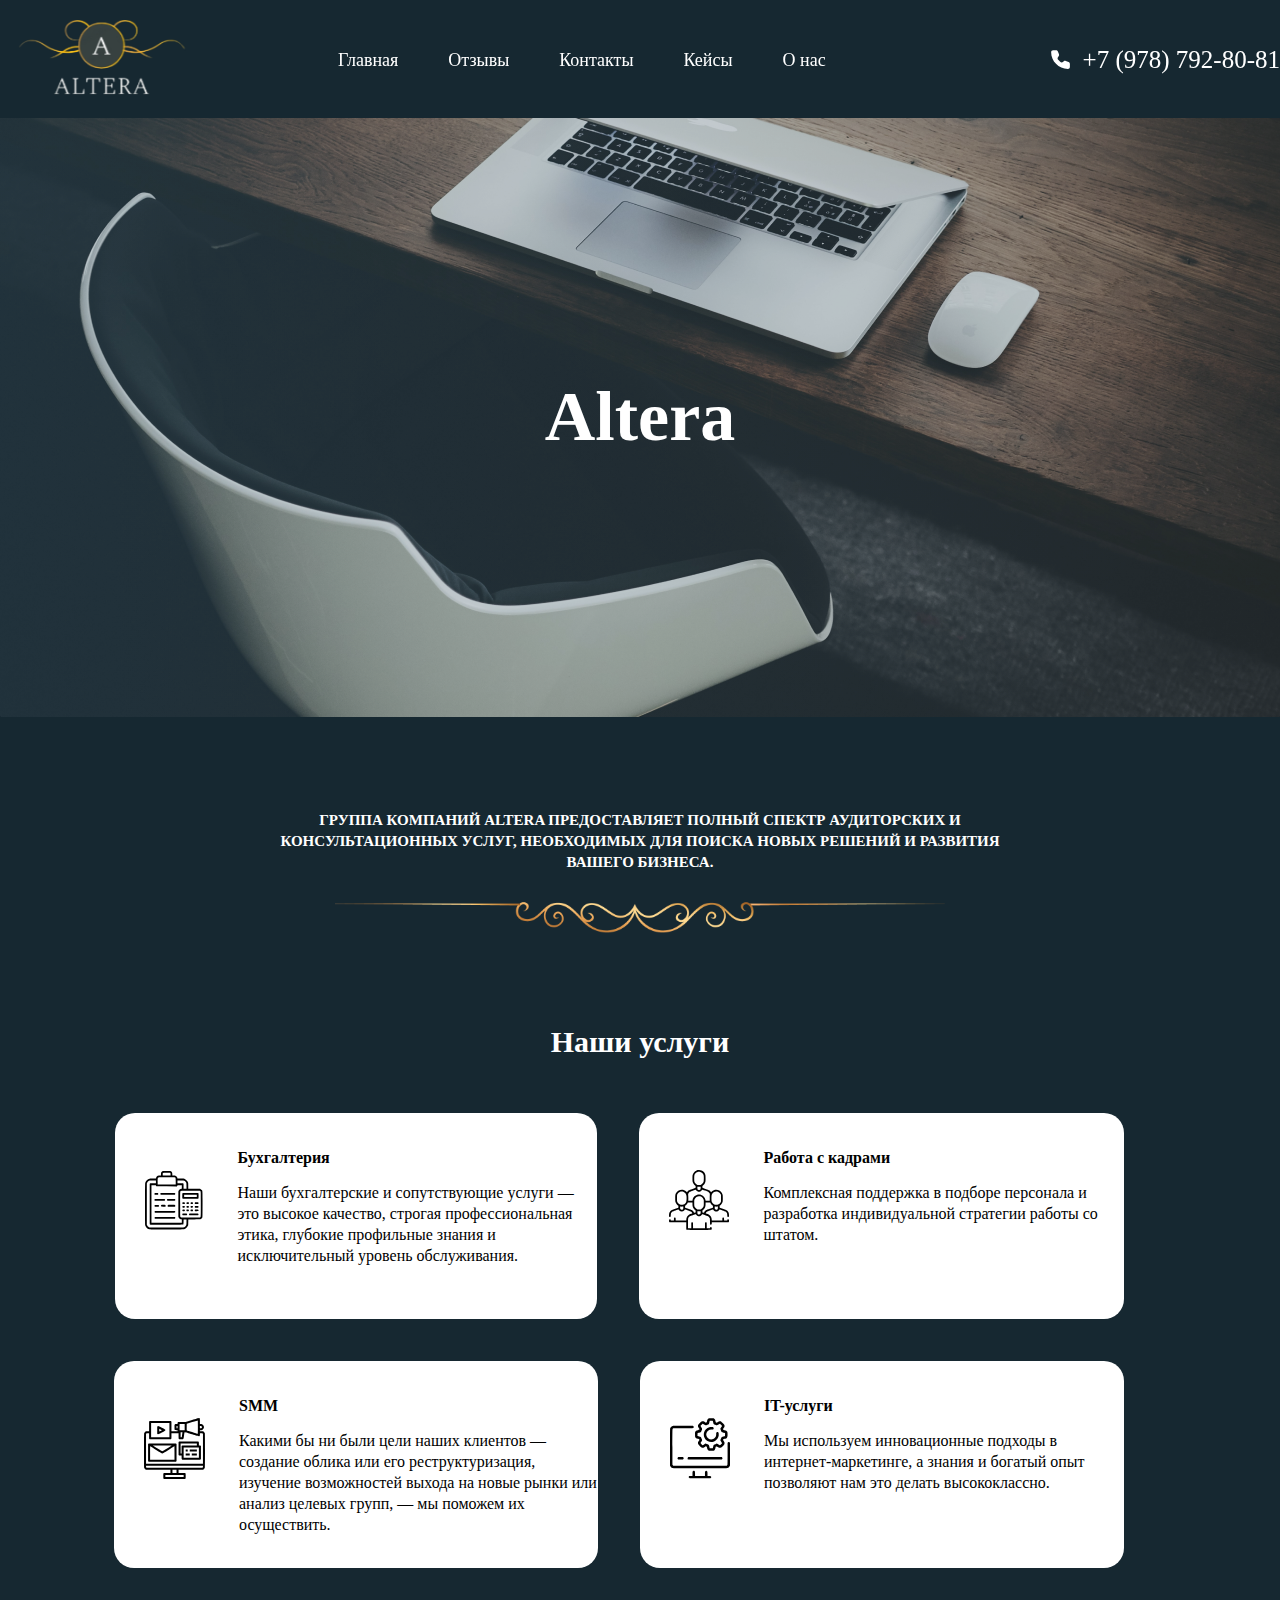
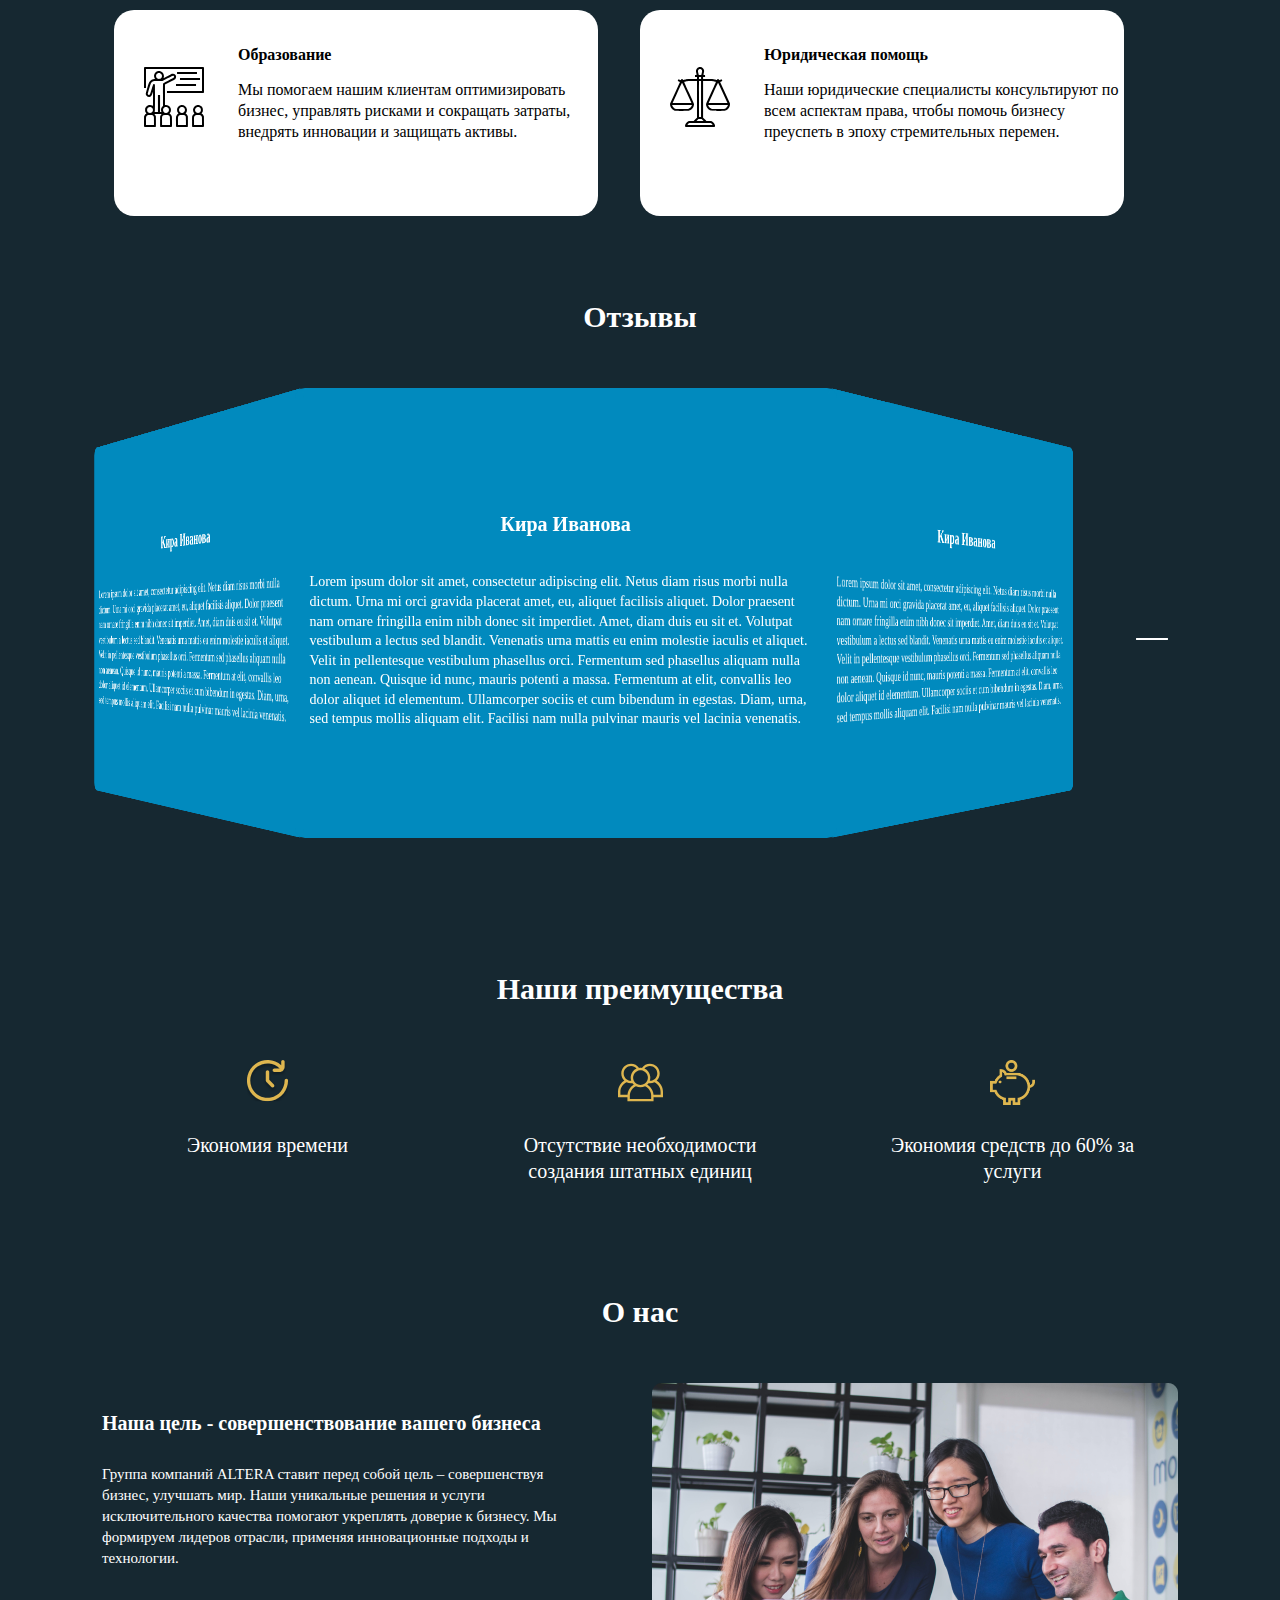
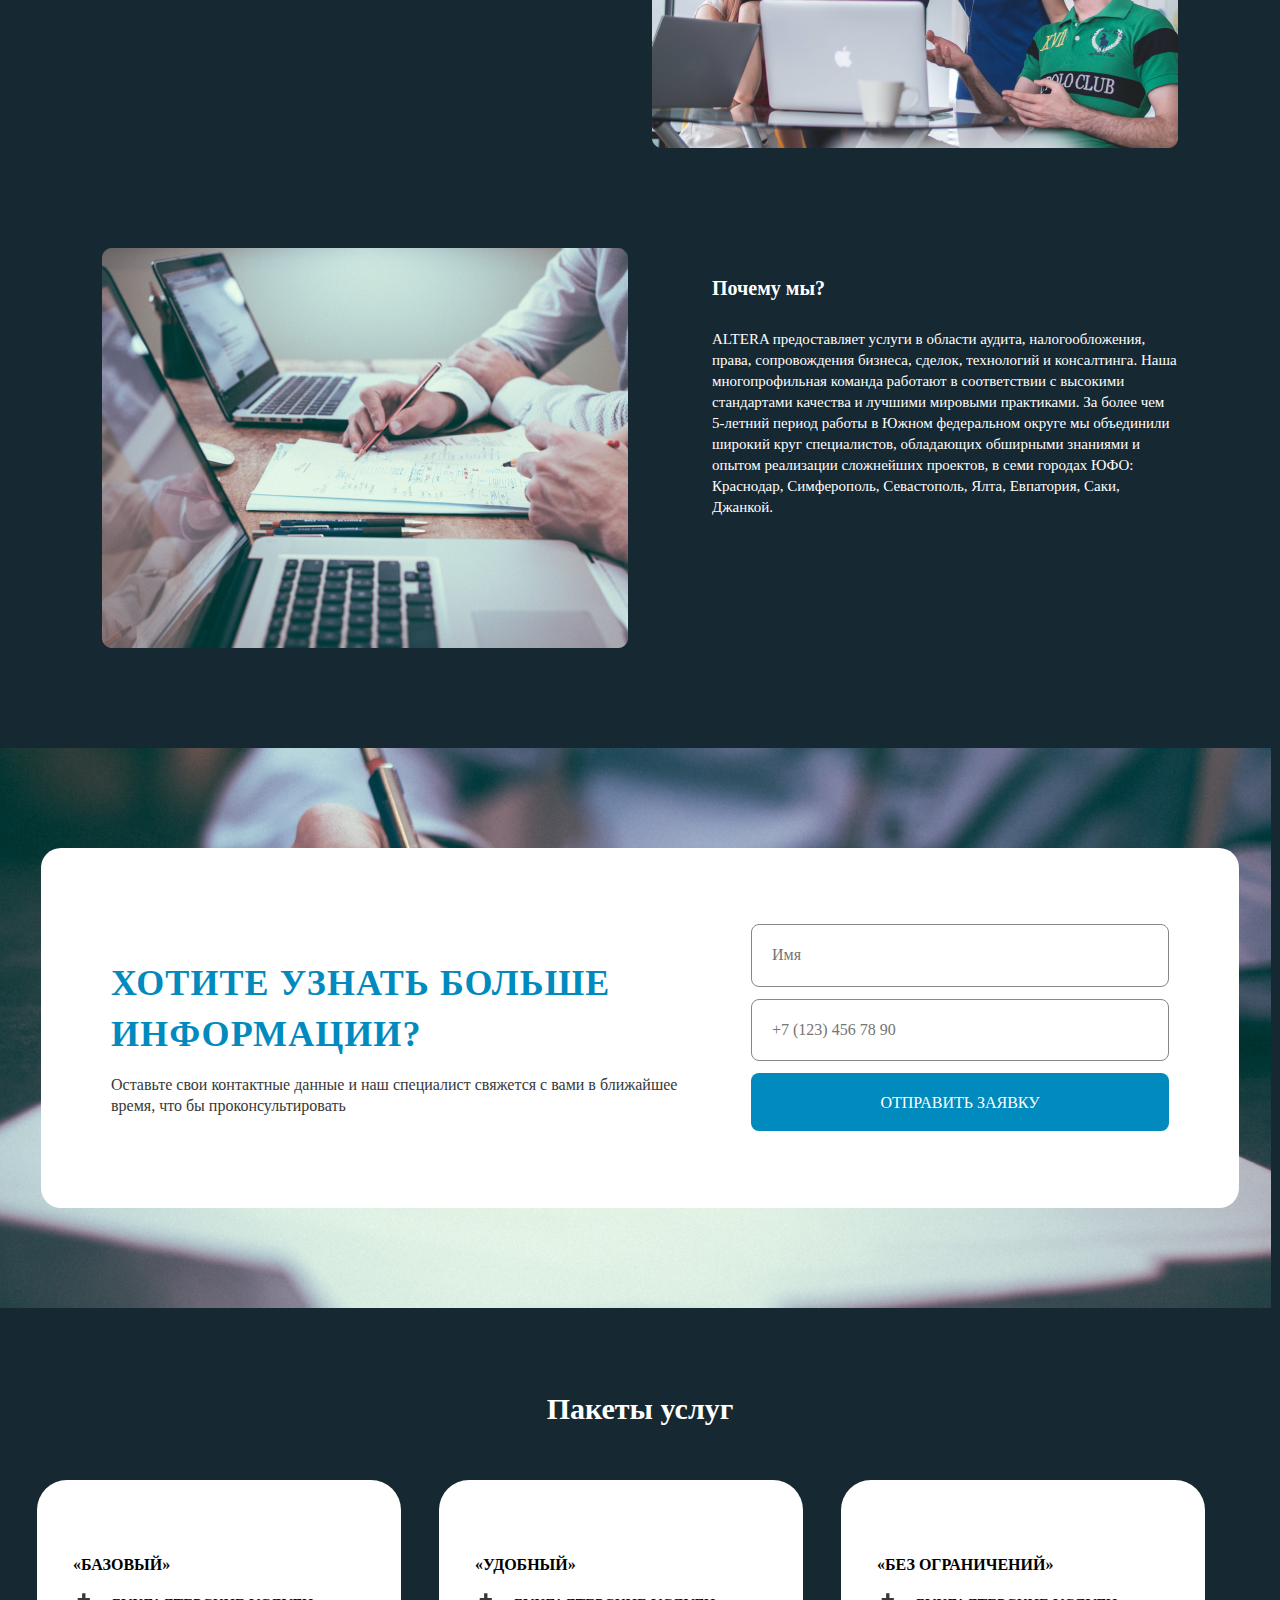
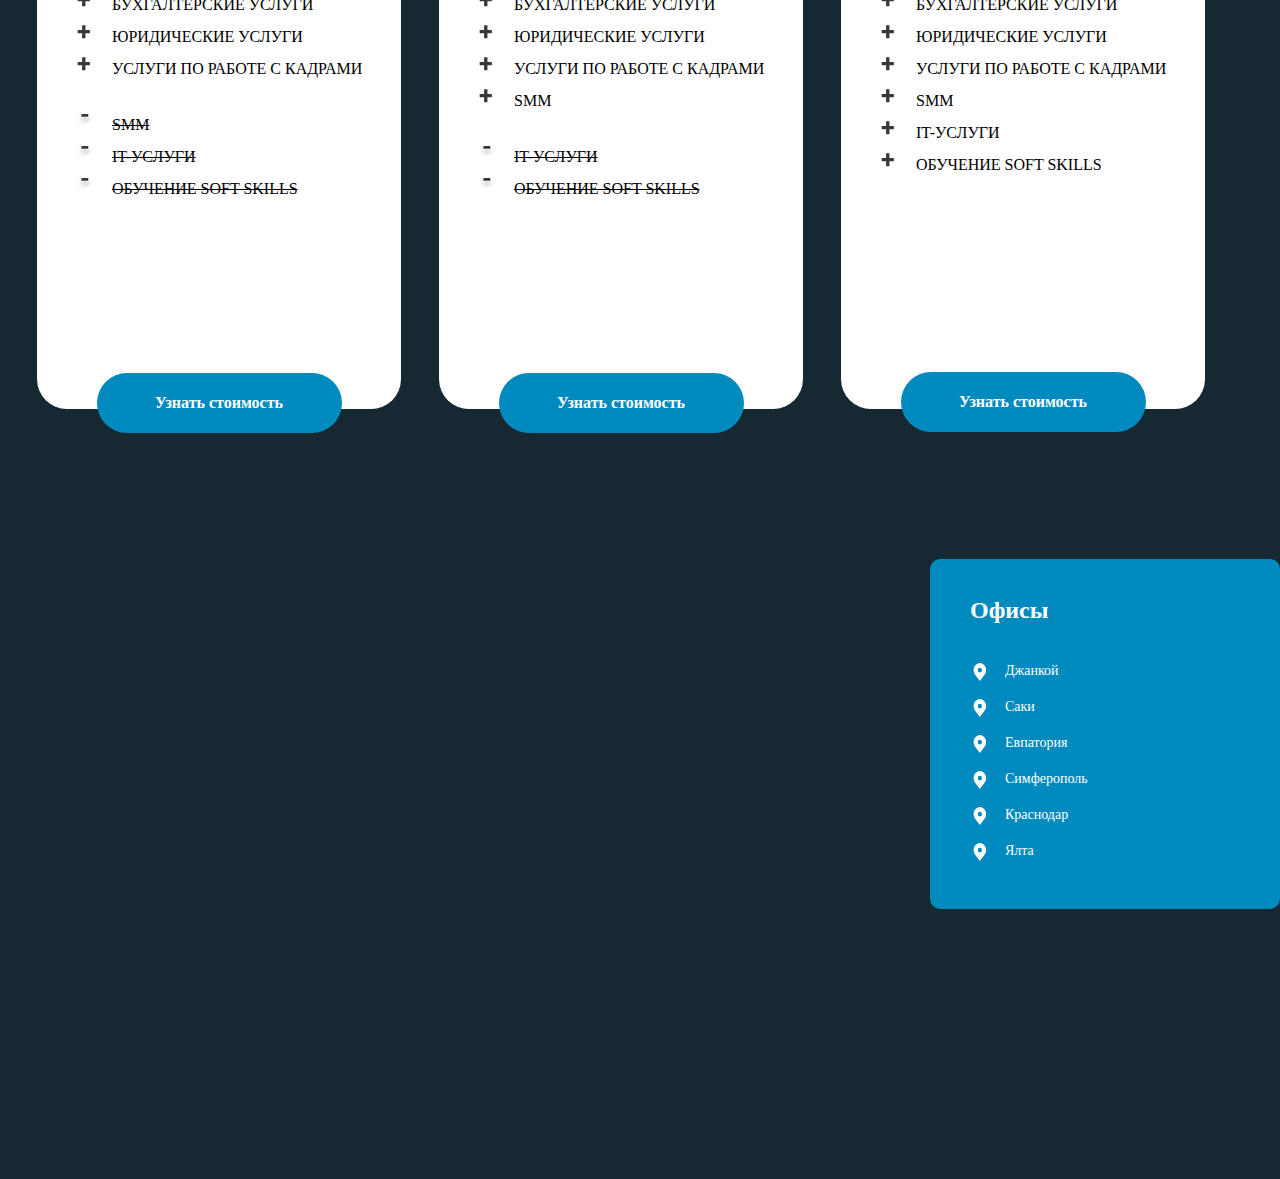
==== index.html @ fb7a483c "Первый вариант" ====
<!DOCTYPE html>
<html lang="en">
<head>
    <meta charset="UTF-8">
    <meta http-equiv="X-UA-Compatible" content="IE=edge">
    <meta name="viewport" content="width=device-width, initial-scale=1.0">
    <link rel="stylesheet" href="./main.css">
    <title>ALTERA</title>
    <script src="https://api-maps.yandex.ru/2.1/?lang=ru_RU&amp;apikey=527dba64-6b36-4109-9def-c7e2dbe78faf" type="text/javascript"></script>
</head>
<body class="page">


    <main class="main">
        <header class="header">
            <img src="./img/logo.png" alt="Логотип АЛЬТЕРА" class="header__logo">
            <nav class="header__menu">
                <a class="header__menu-items" href="#main">Главная</a>
                <a class="header__menu-items" href="#feedback">Отзывы</a>
                <a class="header__menu-items" href="#contact">Контакты</a>
                <a class="header__menu-items" href="#">Кейсы</a>
                <a class="header__menu-items" href="#about">О нас</a>
            </nav>
            <ul class="header__nums">
                
                <img src="./img/phone.svg" alt="" class="header__icon">
                <li class="header__num">+7 (978) 792-80-81</li>
                <!--li class="header__num header__num-name">Владислав</li-->
            </ul>
            <!--a class="header__enroll">Записаться на консультацию</a-->
        </header>
        <section class="main__img" id="main">
            <!--img src="./img/first-screen.png" alt="Главная картинка АЛЬТЕРА" class="img"-->
            <h3 class="main__altera">Altera</h3>
        </section>
        <section class="main__text">
            <p class="main__about">ГРУППА КОМПАНИЙ ALTERA ПРЕДОСТАВЛЯЕТ ПОЛНЫЙ СПЕКТР АУДИТОРСКИХ И КОНСУЛЬТАЦИОННЫХ УСЛУГ, НЕОБХОДИМЫХ ДЛЯ ПОИСКА НОВЫХ РЕШЕНИЙ И РАЗВИТИЯ ВАШЕГО БИЗНЕСА.</p>
            <img src="./img/line.svg" alt="" class="main__line">
        </section>
        <section class="services">
            <h2 class="headers">Наши услуги</h2>
            <div class="services__items">
                <div class="services__item services__item-hover services__item-accounting">
                    <img src="./img/buhgalter.svg" alt="" class="services__img">
                    <div class="services__text">
                        <h4 class="services__heading">Бухгалтерия</h4>
                        <p class="services__main-text">Наши бухгалтерские и сопутствующие услуги — это высокое качество, строгая профессиональная этика, глубокие профильные знания и исключительный уровень обслуживания.</p>
                    </div>
                </div>
                <div class="services__item services__item-hover services__item-team">
                    <img src="./img/team.svg" alt="" class="services__img">
                    <div class="services__text">
                        <h4 class="services__heading">Работа с кадрами</h4>
                        <p class="services__main-text">Комплексная поддержка в подборе персонала и разработка индивидуальной стратегии работы со штатом.</p>
                    </div>
                </div>
                <div class="services__item services__item-hover services__item-smm">
                    <img src="./img/SMM.svg" alt="" class="services__img">
                    <div class="services__text">
                        <h4 class="services__heading">SMM</h4>
                        <p class="services__main-text">Какими бы ни были цели наших клиентов — создание облика или его реструктуризация, изучение возможностей выхода на новые рынки или анализ целевых групп, — мы поможем их осуществить.</p>
                    </div>
                </div>
                <div class="services__item services__item-hover services__item-it">
                    <img src="./img/IT.svg" alt="" class="services__img">
                    <div class="services__text">
                        <h4 class="services__heading">IT-услуги</h4>
                        <p class="services__main-text">Мы используем инновационные подходы в интернет-маркетинге, а знания и богатый опыт позволяют нам это делать высококлассно.</p>
                    </div>
                </div>
                <div class="services__item services__item-hover services__item-education">
                    <img src="./img/education.svg" alt="" class="services__img">
                    <div class="services__text">
                        <h4 class="services__heading">Образование</h4>
                        <p class="services__main-text">Мы помогаем нашим клиентам оптимизировать бизнес, управлять рисками и сокращать затраты, внедрять инновации и защищать активы.</p>
                    </div>
                </div>
                <div class="services__item services__item-hover services__item-justice">
                    <img src="./img/justice.svg" alt="" class="services__img">
                    <div class="services__text">
                        <h4 class="services__heading">Юридическая помощь</h4>
                        <p class="services__main-text">Наши юридические специалисты консультируют по всем аспектам права, чтобы помочь бизнесу преуспеть в эпоху стремительных перемен.</p>
                    </div>
                </div>
        </div>
        </section>
        <section class="feedback" id="feedback">
            <h2 class="headers">Отзывы</h2>
            <div class="carousel">
                <div class="arrow arrow-left"></div>
                    <div class="spinner">
                    <div class="feedback__item">
                        <h4 class="feedback__heading">Кира Иванова</h4>
                        <p class="feedback__text">Lorem ipsum dolor sit amet, consectetur adipiscing elit. Netus diam risus morbi nulla dictum. Urna mi orci gravida placerat amet, eu, aliquet facilisis aliquet. Dolor praesent nam ornare fringilla enim nibh donec sit imperdiet. Amet, diam duis eu sit et. Volutpat vestibulum a lectus sed blandit.
                            Venenatis urna mattis eu enim molestie iaculis et aliquet. Velit in pellentesque vestibulum phasellus orci. Fermentum sed phasellus aliquam nulla non aenean. Quisque id nunc, mauris potenti a massa. Fermentum at elit, convallis leo dolor aliquet id elementum. Ullamcorper sociis et cum bibendum in egestas. Diam, urna, sed tempus mollis aliquam elit. Facilisi nam nulla pulvinar mauris vel lacinia venenatis. </p>
                    </div>
                    <div class="feedback__item">
                        <h4 class="feedback__heading">Кира Иванова</h4>
                        <p class="feedback__text">Lorem ipsum dolor sit amet, consectetur adipiscing elit. Netus diam risus morbi nulla dictum. Urna mi orci gravida placerat amet, eu, aliquet facilisis aliquet. Dolor praesent nam ornare fringilla enim nibh donec sit imperdiet. Amet, diam duis eu sit et. Volutpat vestibulum a lectus sed blandit.
                            Venenatis urna mattis eu enim molestie iaculis et aliquet. Velit in pellentesque vestibulum phasellus orci. Fermentum sed phasellus aliquam nulla non aenean. Quisque id nunc, mauris potenti a massa. Fermentum at elit, convallis leo dolor aliquet id elementum. Ullamcorper sociis et cum bibendum in egestas. Diam, urna, sed tempus mollis aliquam elit. Facilisi nam nulla pulvinar mauris vel lacinia venenatis. </p>
                    </div>
                    <div class="feedback__item">
                        <h4 class="feedback__heading">Кира Иванова</h4>
                        <p class="feedback__text">Lorem ipsum dolor sit amet, consectetur adipiscing elit. Netus diam risus morbi nulla dictum. Urna mi orci gravida placerat amet, eu, aliquet facilisis aliquet. Dolor praesent nam ornare fringilla enim nibh donec sit imperdiet. Amet, diam duis eu sit et. Volutpat vestibulum a lectus sed blandit.
                            Venenatis urna mattis eu enim molestie iaculis et aliquet. Velit in pellentesque vestibulum phasellus orci. Fermentum sed phasellus aliquam nulla non aenean. Quisque id nunc, mauris potenti a massa. Fermentum at elit, convallis leo dolor aliquet id elementum. Ullamcorper sociis et cum bibendum in egestas. Diam, urna, sed tempus mollis aliquam elit. Facilisi nam nulla pulvinar mauris vel lacinia venenatis. </p>
                    </div>
                    <div class="feedback__item">
                        <h4 class="feedback__heading">Кира Иванова</h4>
                        <p class="feedback__text">Lorem ipsum dolor sit amet, consectetur adipiscing elit. Netus diam risus morbi nulla dictum. Urna mi orci gravida placerat amet, eu, aliquet facilisis aliquet. Dolor praesent nam ornare fringilla enim nibh donec sit imperdiet. Amet, diam duis eu sit et. Volutpat vestibulum a lectus sed blandit.
                            Venenatis urna mattis eu enim molestie iaculis et aliquet. Velit in pellentesque vestibulum phasellus orci. Fermentum sed phasellus aliquam nulla non aenean. Quisque id nunc, mauris potenti a massa. Fermentum at elit, convallis leo dolor aliquet id elementum. Ullamcorper sociis et cum bibendum in egestas. Diam, urna, sed tempus mollis aliquam elit. Facilisi nam nulla pulvinar mauris vel lacinia venenatis. </p>
                    </div>
                    <div class="feedback__item">
                        <h4 class="feedback__heading">Кира Иванова</h4>
                        <p class="feedback__text">Lorem ipsum dolor sit amet, consectetur adipiscing elit. Netus diam risus morbi nulla dictum. Urna mi orci gravida placerat amet, eu, aliquet facilisis aliquet. Dolor praesent nam ornare fringilla enim nibh donec sit imperdiet. Amet, diam duis eu sit et. Volutpat vestibulum a lectus sed blandit.
                            Venenatis urna mattis eu enim molestie iaculis et aliquet. Velit in pellentesque vestibulum phasellus orci. Fermentum sed phasellus aliquam nulla non aenean. Quisque id nunc, mauris potenti a massa. Fermentum at elit, convallis leo dolor aliquet id elementum. Ullamcorper sociis et cum bibendum in egestas. Diam, urna, sed tempus mollis aliquam elit. Facilisi nam nulla pulvinar mauris vel lacinia venenatis. </p>
                    </div>
                    <div class="feedback__item">
                        <h4 class="feedback__heading">Кира Иванова</h4>
                        <p class="feedback__text">Lorem ipsum dolor sit amet, consectetur adipiscing elit. Netus diam risus morbi nulla dictum. Urna mi orci gravida placerat amet, eu, aliquet facilisis aliquet. Dolor praesent nam ornare fringilla enim nibh donec sit imperdiet. Amet, diam duis eu sit et. Volutpat vestibulum a lectus sed blandit.
                            Venenatis urna mattis eu enim molestie iaculis et aliquet. Velit in pellentesque vestibulum phasellus orci. Fermentum sed phasellus aliquam nulla non aenean. Quisque id nunc, mauris potenti a massa. Fermentum at elit, convallis leo dolor aliquet id elementum. Ullamcorper sociis et cum bibendum in egestas. Diam, urna, sed tempus mollis aliquam elit. Facilisi nam nulla pulvinar mauris vel lacinia venenatis. </p>
                    </div>
                    <div class="feedback__item">
                        <h4 class="feedback__heading">Кира Иванова</h4>
                        <p class="feedback__text">Lorem ipsum dolor sit amet, consectetur adipiscing elit. Netus diam risus morbi nulla dictum. Urna mi orci gravida placerat amet, eu, aliquet facilisis aliquet. Dolor praesent nam ornare fringilla enim nibh donec sit imperdiet. Amet, diam duis eu sit et. Volutpat vestibulum a lectus sed blandit.
                            Venenatis urna mattis eu enim molestie iaculis et aliquet. Velit in pellentesque vestibulum phasellus orci. Fermentum sed phasellus aliquam nulla non aenean. Quisque id nunc, mauris potenti a massa. Fermentum at elit, convallis leo dolor aliquet id elementum. Ullamcorper sociis et cum bibendum in egestas. Diam, urna, sed tempus mollis aliquam elit. Facilisi nam nulla pulvinar mauris vel lacinia venenatis. </p>
                    </div>
                    <div class="feedback__item">
                        <h4 class="feedback__heading">Кира Иванова</h4>
                        <p class="feedback__text">Lorem ipsum dolor sit amet, consectetur adipiscing elit. Netus diam risus morbi nulla dictum. Urna mi orci gravida placerat amet, eu, aliquet facilisis aliquet. Dolor praesent nam ornare fringilla enim nibh donec sit imperdiet. Amet, diam duis eu sit et. Volutpat vestibulum a lectus sed blandit.
                            Venenatis urna mattis eu enim molestie iaculis et aliquet. Velit in pellentesque vestibulum phasellus orci. Fermentum sed phasellus aliquam nulla non aenean. Quisque id nunc, mauris potenti a massa. Fermentum at elit, convallis leo dolor aliquet id elementum. Ullamcorper sociis et cum bibendum in egestas. Diam, urna, sed tempus mollis aliquam elit. Facilisi nam nulla pulvinar mauris vel lacinia venenatis. </p>
                    </div>
            </div>
            <div class="arrow arrow-right"></div>
        </div>
        </section>
        <section class="pluses">
            <h2 class="headers">Наши преимущества</h2>
            <div class="pluses__items">
                <div class="pluses__plus">
                    <img src="./img/time-plus.svg" alt="" class="pluses__img">
                    <h4 class="pluses__text">Экономия времени</h4>
                </div>
                <div class="pluses__plus">
                    <img src="./img/team-plus.svg" alt="" class="pluses__img">
                    <h4 class="pluses__text">Отсутствие необходимости создания штатных единиц</h4>
                </div>
                <div class="pluses__plus">
                    <img src="./img/money-plus.png" alt="" class="pluses__img">
                    <h4 class="pluses__text">Экономия средств до 60% за услуги</h4>
                </div>
            </div>
        </section>
        <section class="about" id="about">
            <h2 class="headers">О нас</h2>
            <div class="about__items">
                <div class="about__item">
                    <div class="about__text">
                        <h4 class="about__header">Наша цель - совершенствование вашего бизнеса</h4>
                        <p class="about__whole-text">Группа компаний ALTERA ставит перед собой цель – совершенствуя бизнес, улучшать мир. Наши уникальные решения и услуги исключительного качества помогают укреплять доверие к бизнесу. Мы формируем лидеров отрасли, применяя инновационные подходы и технологии.</p>
                    </div>
                    <img src="./img/about-1.png" alt="" class="about__img">
                </div>
                <div class="about__item">
                    <div class="about__text">
                        <h4 class="about__header">Почему мы?</h4>
                        <p class="about__whole-text">ALTERA предоставляет услуги в области аудита, налогообложения, права, сопровождения бизнеса, сделок, технологий и консалтинга. Наша многопрофильная команда работают в соответствии с высокими стандартами качества и лучшими мировыми практиками.  За более чем 5-летний период работы в Южном федеральном округе мы объединили широкий круг специалистов, обладающих обширными знаниями и опытом реализации сложнейших проектов, в семи городах ЮФО: Краснодар, Симферополь, Севастополь, Ялта, Евпатория, Саки, Джанкой.</p>
                    </div>
                    <img src="./img/about-2.png" alt="" class="about__img">
                </div>
            </div>
        </section>
        <section class="info">
            <div class="info__container">
                <div class="info__place">
                    <div class="info__text-container">
                        <h3 class="info__header">хотите узнать больше информации?</h3>
                        <p class="info__descr">Оставьте свои контактные данные и наш специалист свяжется с вами в ближайшее время, что бы проконсультировать</p>
                    </div>
                    <form action="" class="form">
                        <input type="text" placeholder="Имя" class="inputs">
                        <input type="text" class="inputs" placeholder="+7 (123) 456 78 90">
                        <button class="form__submit">Отправить заявку</button>
                    </form>
                </div>
            </div>
        </section>
        <section class="price">
            <h2 class="headers">Пакеты услуг</h2>
            <div class="price__items">
                <div class="price__item">
                    <p class="price__header">«БАЗОВЫЙ»</p>
                    <ul class="price__pros">
                        <li class="price__plus">Бухгалтерские услуги</li>
                        <li class="price__plus">Юридические услуги</li>
                        <li class="price__plus">Услуги по работе с кадрами</li>
                    </ul>
                    <ul class="price__cons">
                        <li class="price__plus price__minus">SMM</li>
                        <li class="price__plus price__minus">IT-услуги</li>
                        <li class="price__plus price__minus">Обучение soft skills</li>
                    </ul>   
                    <a class="price__ask">Узнать стоимость</a> 
                </div>
                <div class="price__item">
                    <p class="price__header">«УДОБНЫЙ»</p>
                    <ul class="price__pros">
                        <li class="price__plus">Бухгалтерские услуги</li>
                        <li class="price__plus">Юридические услуги</li>
                        <li class="price__plus">Услуги по работе с кадрами</li>
                        <li class="price__plus">SMM</li>
                    </ul>
                    <ul class="price__cons">
                        <li class="price__plus price__minus">IT-услуги</li>
                        <li class="price__plus price__minus">Обучение soft skills</li>
                    </ul>   
                    <a class="price__ask">Узнать стоимость</a> 
                </div>
                <div class="price__item">
                    <p class="price__header">«БЕЗ ОГРАНИЧЕНИЙ»</p>
                    <ul class="price__pros">
                        <li class="price__plus">Бухгалтерские услуги</li>
                        <li class="price__plus">Юридические услуги</li>
                        <li class="price__plus">Услуги по работе с кадрами</li>
                        <li class="price__plus">SMM</li>
                        <li class="price__plus">IT-услуги</li>
                        <li class="price__plus">Обучение soft skills</li>
                    </ul>
                    <a class="price__ask">Узнать стоимость</a> 
                </div>
            </div>

            
        </section>
        <footer class="footer" id="contact">
            <div id="map"  style="width: 750px; height: 540px"></div>
            <div class="footer__office">
                <h4 class="footer__header">Офисы</h4>
                <ul class="footer__list">
                    <li class="footer__list-element">Джанкой</li>
                    <li class="footer__list-element">Саки</li>
                    <li class="footer__list-element">Евпатория</li>
                    <li class="footer__list-element">Симферополь</li>
                    <li class="footer__list-element">Краснодар</li>
                    <li class="footer__list-element">Ялта</li>
                </ul>
            </div>
        </footer>
        <section class="popup popup__accounting">
            <div class="services__item services__item-popup">
                <button class="popup__exit-button popup__close" type="button"></button>
                <img src="./img/buhgalter.svg" alt="" class="services__img popup__img">
                <div class="services__text  popup__text">
                    <h4 class="services__heading popup__heading">Бухгалтерия</h4>
                    <p class="services__main-text">
                        <li class="popup__list">Ведение бухгалтерского учета (Юридические лица, ИП)
                        </li>
                        <li class="popup__list">Отчет СЗВ-СТАЖ, включая ОДВ-1 (количество сотрудников от 1 до 10)
                        </li>
                        <li class="popup__list">Отчет СЗВ-ТД
                        </li>
                        <li class="popup__list">
                            Отчет нулевой по форме 4-ФСС (по травматизму)
                            </li>
                        <li class="popup__list">Заявление и справка подтверждения основного вида деятельности (нулевые)
                        </li>
                        <li class="popup__list">
                            Расчет страховых взносов по пенсионному, социальному, медицинскому страхованию (РСВ) (нулевой)</li>
                        <li class="popup__list">Налоговая декларация по налогу на добавленную стоимость (НДС)(нулевая), осуществляется при наличии ЭЦП и доступа в личный кабинет спецоператора по отправке отчетности
                        </li>
                        <li class="popup__list">Налоговая декларация по налогу на прибыль организаций (нулевая)
                        </li>
                        <li class="popup__list">Налоговая декларация по налогу, уплачиваемому в связи с применением упрощенной системы налогообложения (УСН)(нулевая)
                        </li>
                        <li class="popup__list">Книга учетов доходов и расходов организаций и ИП, применяющих упрощенную систему налогообложения (КУДИР) (нулевая)
                        </li>
                        <li class="popup__list">Декларация 3-НДФЛ (нулевая)
                        </li>
                        <li class="popup__list">Составление декларации 3-НДФЛ и заявление на возврат налога (при покупке или продаже недвижимости, при оплате за обучение, лечение и другие) за год
                        </li>
                        <li class="popup__list">Составление декларации 3-НДФЛ (корректирующей, без подачи в налоговую) за год
                        </li>
                        <li class="popup__list">Составление заявлений о переходе на различные системы налогообложения за штуку</li>
                        <li class="popup__list">Консультирование по выбору системы налогообложения в Симферополе (в час.) 
                        </li> 
                    </p>
                </div>
            </div>
        </section>
        <section class="popup popup__team">
            <div class="services__item services__item-popup">
                <button class="popup__exit-button popup__close" type="button"></button>
                <img src="./img/team.svg" alt="" class="services__img popup__img">
                <div class="services__text  popup__text">
                    <h4 class="services__heading popup__heading">Работа с кадрами</h4>
                    <p class="services__main-text">
                        <li class="popup__list">Анализ кадрового потенциала организации
                        </li>
                        <li class="popup__list">
                            Анализ потребностей организации
                            </li>
                        <li class="popup__list">Анализ уровня квалификации действующих сотрудников
                        </li>
                        <li class="popup__list">Оптимизация действующей структуры организации</li>
                    </p>
                </div>
            </div>
        </section>
        <section class="popup popup__smm">
            <div class="services__item services__item-popup">
                <button class="popup__exit-button popup__close" type="button"></button>
                <img src="./img/team.svg" alt="" class="services__img popup__img">
                <div class="services__text  popup__text">
                    <h4 class="services__heading popup__heading">SMM</h4>
                    <p class="services__main-text">
                        <li class="popup__list">Распаковка личности</li>
                        <li class="popup__list">Контент-съёмка
                        </li>
                        <li class="popup__list">Контент-план
                            </li>
                        <li class="popup__list">Готовые тексты</li>
                        <li class="popup__list">Упаковка аккаунта</li>
                        <li class="popup__list">Запуск рекламных компаний</li>
                        <li class="popup__list">Консультация</li>
                        <li class="popup__list">Анализ Целевой Аудитории</li>
                        <li class="popup__list">Анализ Конкурентов</li>
                        <li class="popup__list">Распаковка личности</li>
                        <li class="popup__list">Стратегия продвижения Вашего продукта</li>
                        <li class="popup__list">Готовая воронка продаж</li>
                        <li class="popup__list">Стратегии для иных социальный сетей</li>
                        <li class="popup__list">Ведение постов и сторис</li>
                    </p>
                </div>
            </div>
        </section>
        <section class="popup popup__education">
            <div class="services__item services__item-popup">
                <button class="popup__exit-button popup__close" type="button"></button>
                <img src="./img/team.svg" alt="" class="services__img popup__img">
                <div class="services__text  popup__text">
                    <h4 class="services__heading popup__heading">Образование</h4>
                    <p class="services__main-text">
                        <li class="popup__list">Обучение SMM</li>
                        <li class="popup__list">Наставничество для предпринимателей вести свой бизнес в соц сетях</li>
                        <li class="popup__list">Основы работы с ПК</li>
                        <li class="popup__list">Основы маркетинга</li>
                        <li class="popup__list">Основы работы с персоналом</li>
                    </p>
                </div>
            </div>
        </section>
        <section class="popup popup__it">
            <div class="services__item services__item-popup">
                <button class="popup__exit-button popup__close" type="button"></button>
                <img src="./img/team.svg" alt="" class="services__img popup__img">
                <div class="services__text  popup__text">
                    <h4 class="services__heading popup__heading">IT-услуги</h4>
                    <p class="services__main-text">
                        <li class="popup__list">Анализ деятельности </li>
                        <li class="popup__list">Подбор, установка и настройка необходимого софта</li>
                        <li class="popup__list">Создание и продвижение сайтов
                        </li>
                        <li class="popup__list">Автоматизация документооборота</li>
                    </p>
                </div>
            </div>
        </section>
        <section class="popup popup__justice">
            <div class="services__item services__item-popup">
                <button class="popup__exit-button popup__close" type="button"></button>
                <img src="./img/team.svg" alt="" class="services__img popup__img">
                <div class="services__text  popup__text">
                    <h4 class="services__heading popup__heading">Юридическая помощь</h4>
                    <p class="services__main-text">
                        <li class="popup__list">Получение консультаций (устных, письменных) по гражданскому, налоговому, коммерческому, корпоративному, трудовому, земельному законодательству;</li>
                        <li class="popup__list">Проведение юридических экспертиз документов и предоставления кратких рекомендаций по возможным вариантам решения проблем;</li>
                        <li class="popup__list">Разработка внутренней документации Клиента (положений, инструкций, трудовых договоров, приказов и т.д.);</li>
                        <li class="popup__list">
                            Разработка договоров гражданско-правового характера, составление жалоб, заявлений и других документов правового характера по различным правовым аспектам хозяйственной деятельности Клиента;</li>
                        <li class="popup__list">Подборка законодательных и нормативно-методических документов по интересующим вопросам;</li>
                        <li class="popup__list">Составление письменных юридических заключений.</li>
                        <li class="popup__list">Составление договоров и контрактов, оптимизированных под интересы клиента, ведение претензионной работы;</li>
                        <li class="popup__list">Составление и предъявление в интересах клиента исковых заявлений в Арбитражные суды и суды общей юрисдикции;</li>
                        <li class="popup__list">Представительство в судах первой, второй инстанций (включая систему арбитражных судов);</li>
                        <li class="popup__list">Подборка законодательных и нормативно-методических документов по интересующим вопросам; подготовка прочих документов: заявлений, жалоб, запросов, письменных ответов на вопросы органов исполнительной власти, прокуратуры, иных учреждений и организаций; участие в переговорах;</li>
                        <li class="popup__list">Создание механизмов ответственности и обеспечения исполнения договорных обязательств;</li>
                        <li class="popup__list">Внесение изменений в учредительные документы организации.
                            Правовая экспертиза документов;</li>
                        <li class="popup__list">Подборка законодательных и нормативно-методических документов по интересующим вопросам;
                        </li>
                        <li class="popup__list">Регистрация ИП</li>
                        <li class="popup__list">Регистрация ООО</li>
                    </p>
                </div>
            </div>
        </section>
    </main>
    <script src="./index.js"></script>
    <script type="text/javascript">

        ymaps.ready(init); 
        var myMap;
        
        function init() {
        
            myMap = new ymaps.Map("map", {
                center: [43.238253, 76.945465], // Координаты центра карты
                zoom: 13 // Маштаб карты
            }); 
        
            myMap.controls.add(
                new ymaps.control.ZoomControl()  // Добавление элемента управления картой
            ); 
        
            myPlacemark = new ymaps.Placemark([43.238253,76.945465], { // Координаты метки объекта
                balloonContent: "<div class='ya_map'>Заезжайте в гости!</div>" // Подсказка метки
            }, {
                preset: "twirl#redDotIcon" // Тип метки
            });
            
            myMap.geoObjects.add(myPlacemark); // Добавление метки
            myPlacemark.balloon.open(); // Открытие подсказки метки
            
        };
        
    </script>
</body>
</html>
---- main.css ----
@import url(./vendor/normalize.css);
@import url(./fonts/fonts.css);
@import url(./index.css);
@import url(./index.js);
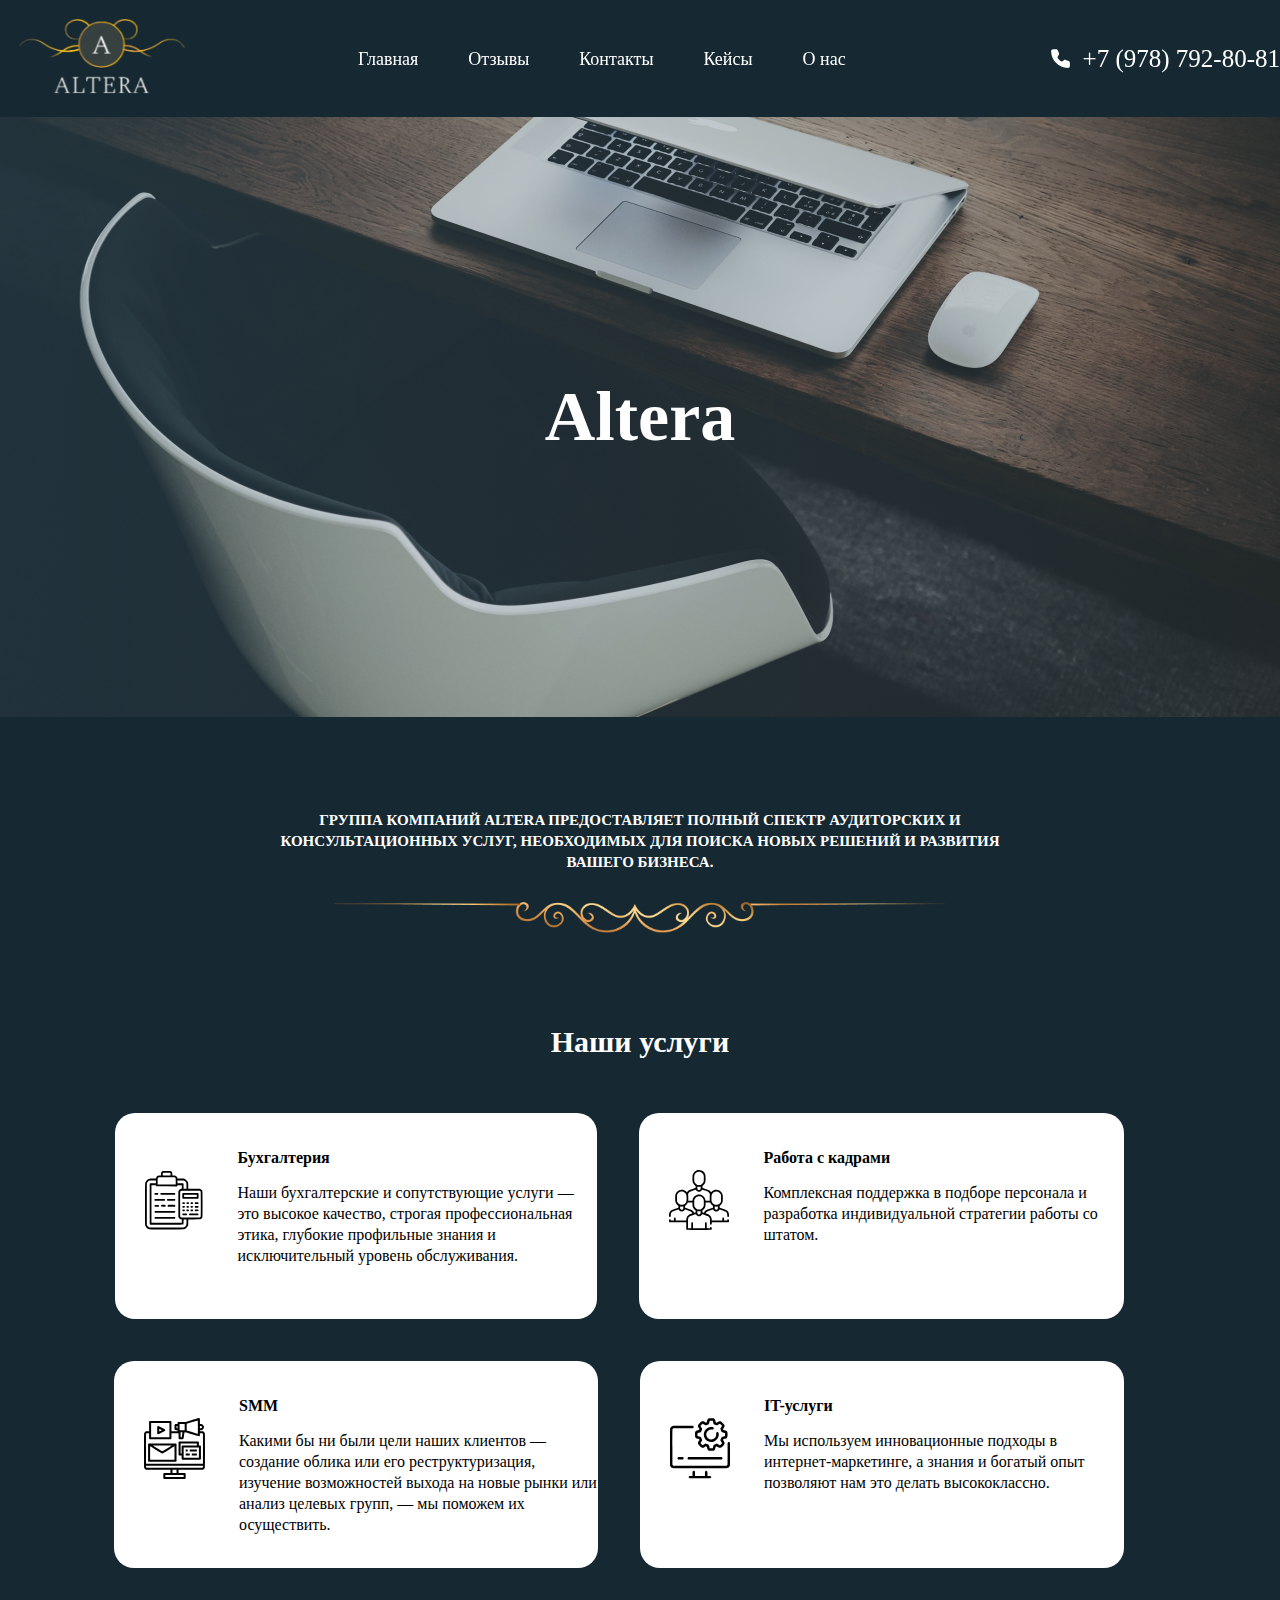
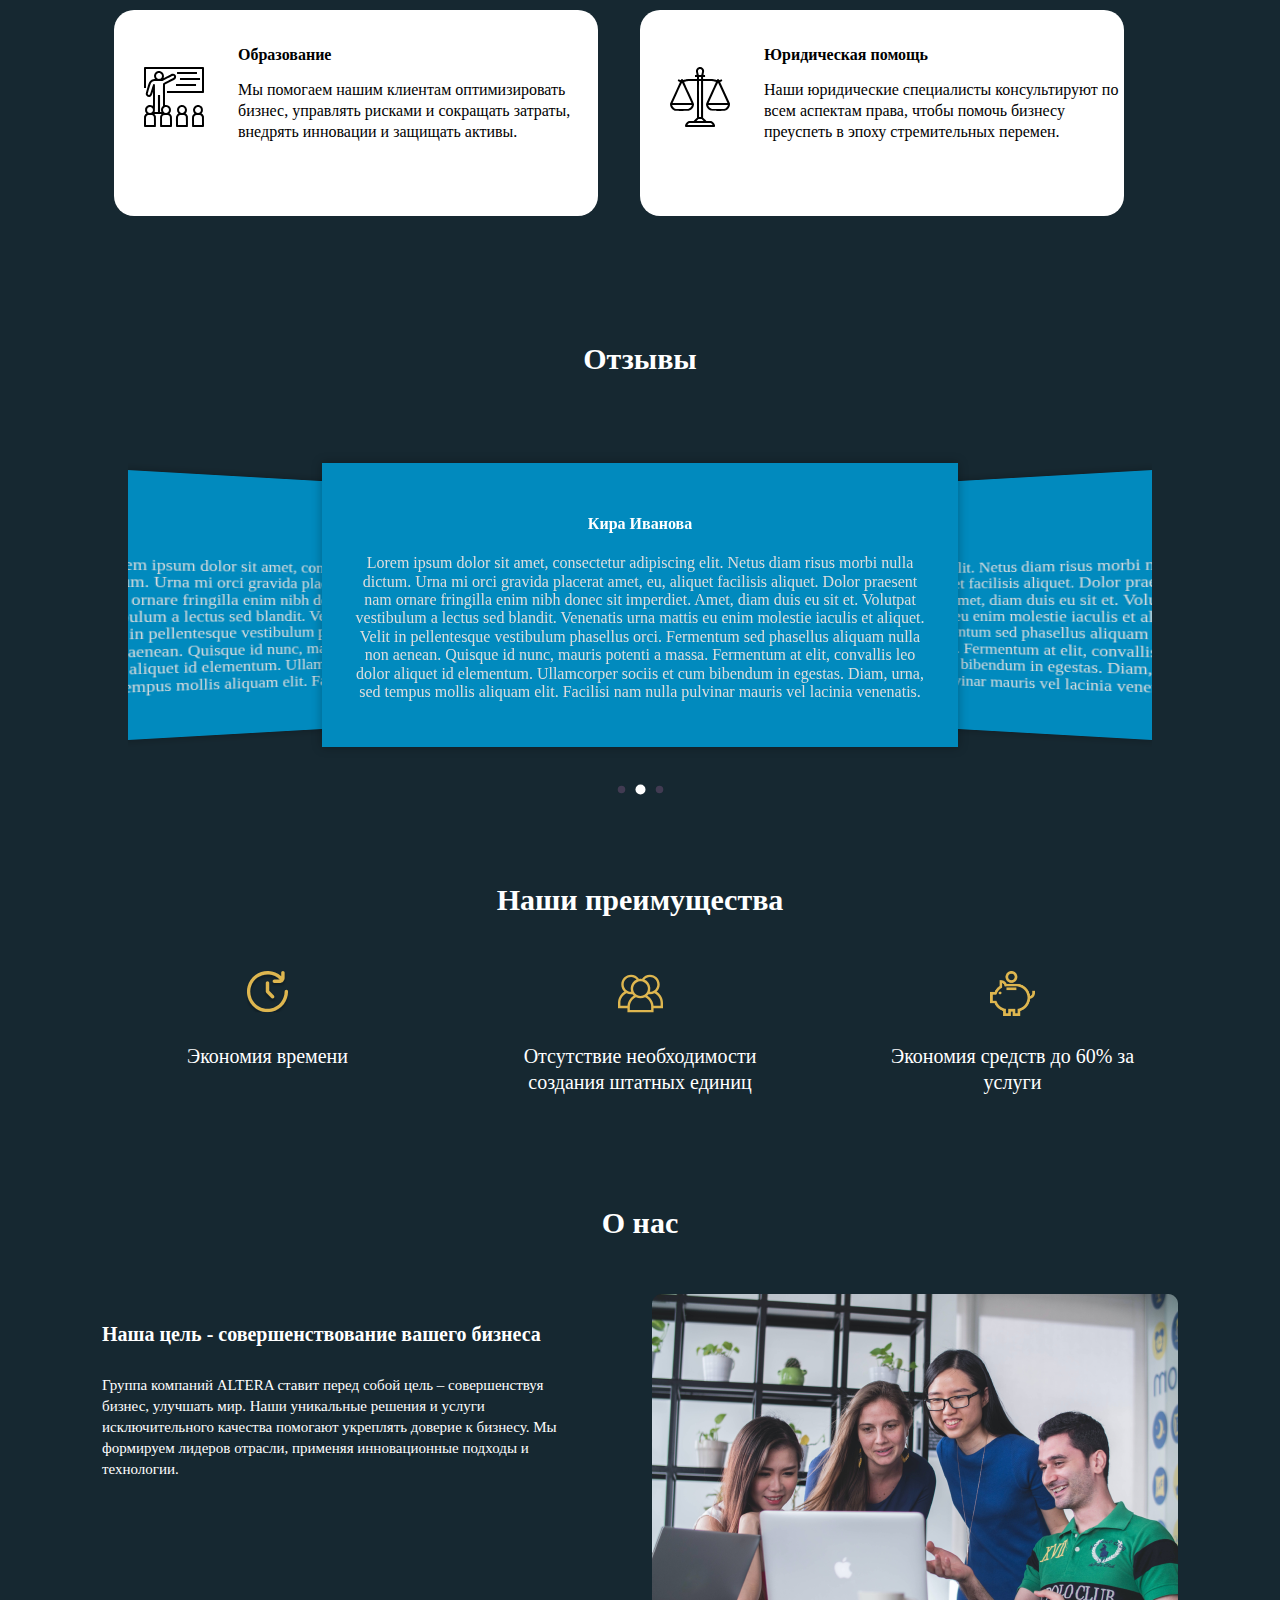
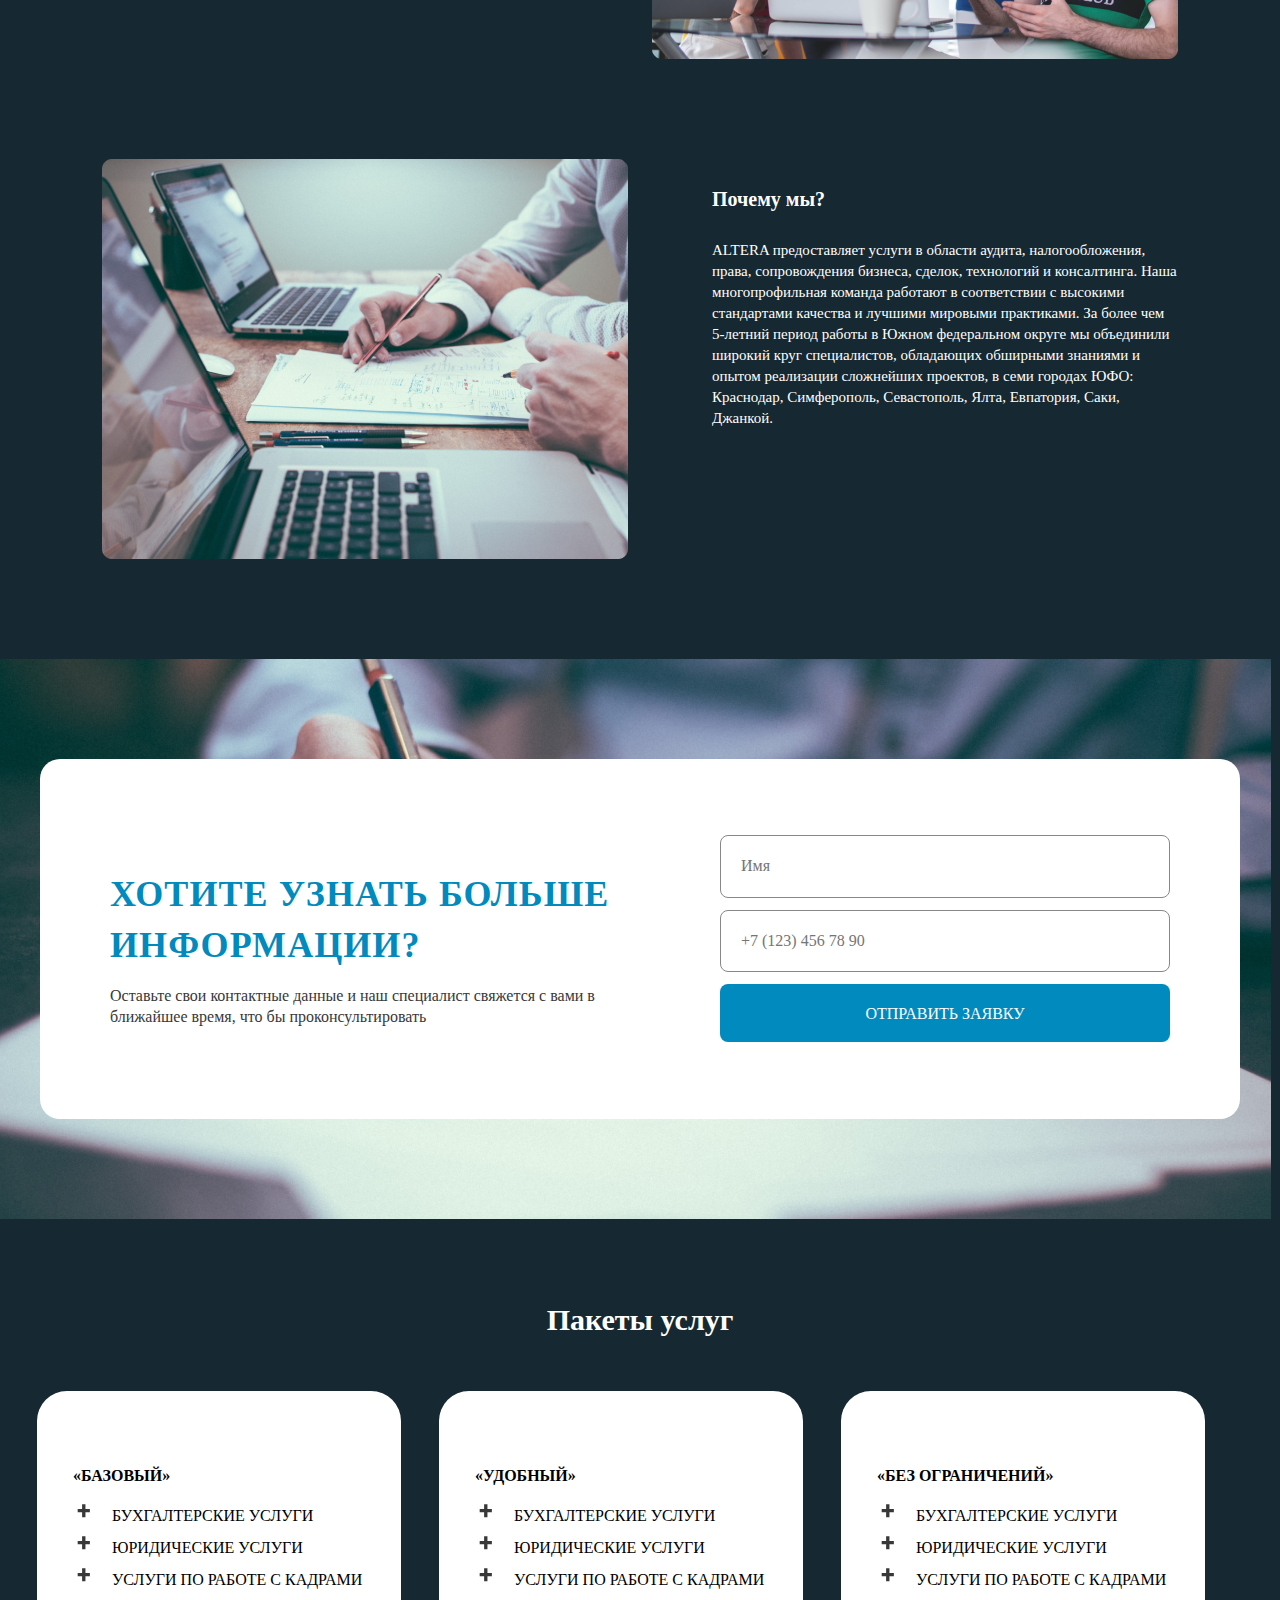
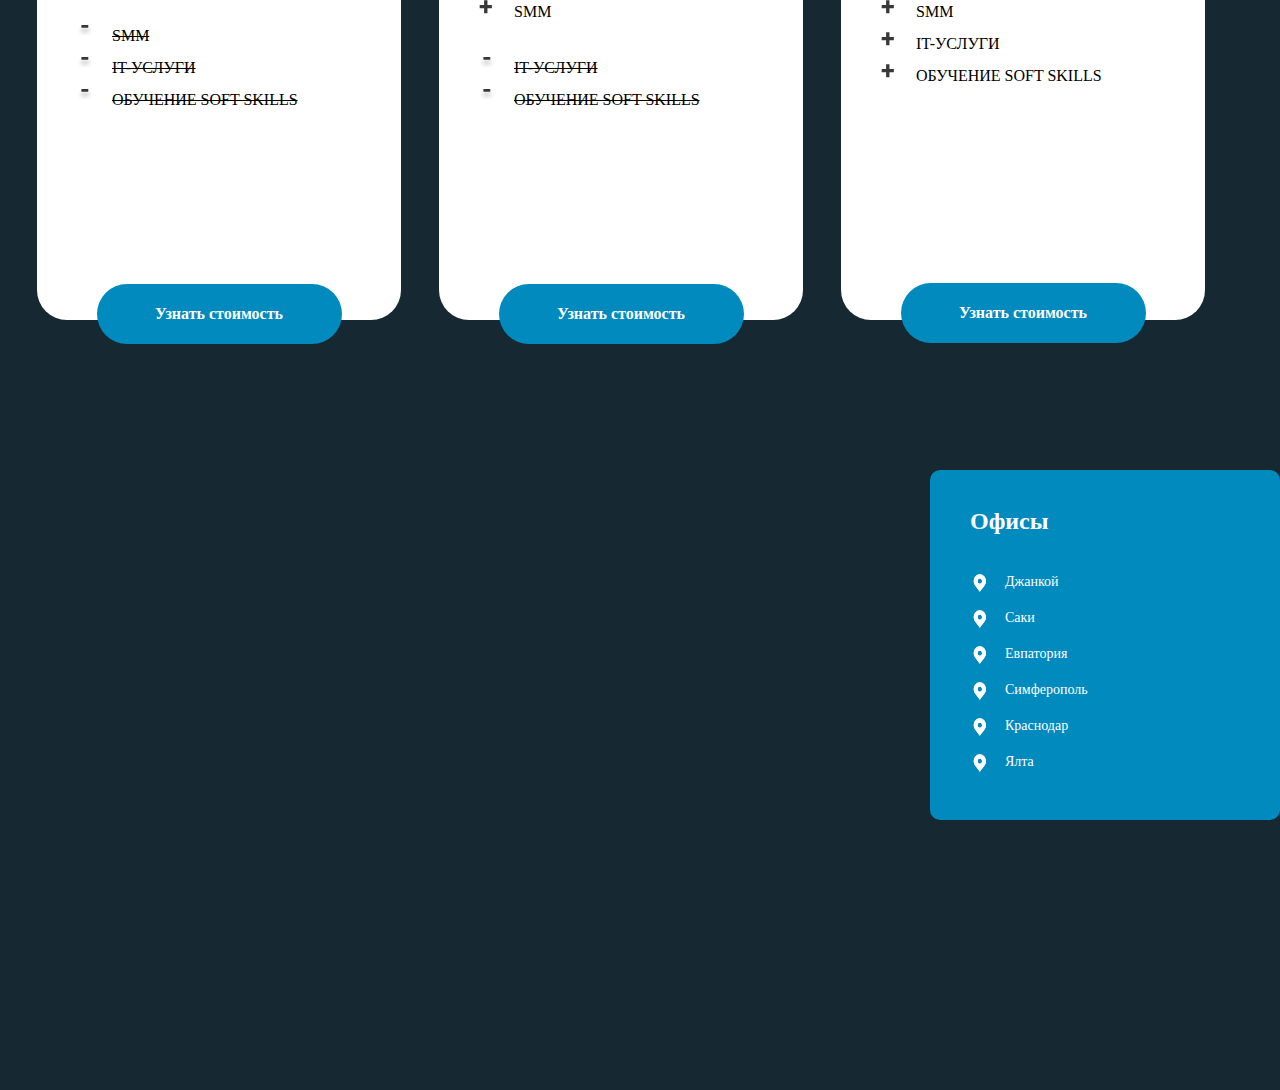
==== commit 5890cdad: "изменены отзывы, исправлены мелкие баги" ====
--- a/index.html
+++ b/index.html
@@ -84,7 +84,39 @@
                 </div>
         </div>
         </section>
-        <section class="feedback" id="feedback">
+        <div class="slider">
+            <h2 class="headers">Отзывы</h2>
+            <input type="radio" name="testimonial" id="t-1">
+            <input type="radio" name="testimonial" id="t-2"checked>
+            <input type="radio" name="testimonial" id="t-3">
+            <!--input type="radio" name="testimonial" id="t-4">
+            <input type="radio" name="testimonial" id="t-5"-->
+            <div class="testimonials">
+              <label class="item" for="t-1">
+                <h4 class="feedback__heading">Кира Иванова</h4>
+                <p class="feedback__text">Lorem ipsum dolor sit amet, consectetur adipiscing elit. Netus diam risus morbi nulla dictum. Urna mi orci gravida placerat amet, eu, aliquet facilisis aliquet. Dolor praesent nam ornare fringilla enim nibh donec sit imperdiet. Amet, diam duis eu sit et. Volutpat vestibulum a lectus sed blandit.
+                            Venenatis urna mattis eu enim molestie iaculis et aliquet. Velit in pellentesque vestibulum phasellus orci. Fermentum sed phasellus aliquam nulla non aenean. Quisque id nunc, mauris potenti a massa. Fermentum at elit, convallis leo dolor aliquet id elementum. Ullamcorper sociis et cum bibendum in egestas. Diam, urna, sed tempus mollis aliquam elit. Facilisi nam nulla pulvinar mauris vel lacinia venenatis. </p>
+              </label>
+              <label class="item" for="t-2">
+                <h4 class="feedback__heading">Кира Иванова</h4>
+                <p class="feedback__text">Lorem ipsum dolor sit amet, consectetur adipiscing elit. Netus diam risus morbi nulla dictum. Urna mi orci gravida placerat amet, eu, aliquet facilisis aliquet. Dolor praesent nam ornare fringilla enim nibh donec sit imperdiet. Amet, diam duis eu sit et. Volutpat vestibulum a lectus sed blandit.
+                            Venenatis urna mattis eu enim molestie iaculis et aliquet. Velit in pellentesque vestibulum phasellus orci. Fermentum sed phasellus aliquam nulla non aenean. Quisque id nunc, mauris potenti a massa. Fermentum at elit, convallis leo dolor aliquet id elementum. Ullamcorper sociis et cum bibendum in egestas. Diam, urna, sed tempus mollis aliquam elit. Facilisi nam nulla pulvinar mauris vel lacinia venenatis. </p>
+              </label>
+              <label class="item" for="t-3">
+                <h4 class="feedback__heading">Кира Иванова</h4>
+                <p class="feedback__text">Lorem ipsum dolor sit amet, consectetur adipiscing elit. Netus diam risus morbi nulla dictum. Urna mi orci gravida placerat amet, eu, aliquet facilisis aliquet. Dolor praesent nam ornare fringilla enim nibh donec sit imperdiet. Amet, diam duis eu sit et. Volutpat vestibulum a lectus sed blandit.
+                            Venenatis urna mattis eu enim molestie iaculis et aliquet. Velit in pellentesque vestibulum phasellus orci. Fermentum sed phasellus aliquam nulla non aenean. Quisque id nunc, mauris potenti a massa. Fermentum at elit, convallis leo dolor aliquet id elementum. Ullamcorper sociis et cum bibendum in egestas. Diam, urna, sed tempus mollis aliquam elit. Facilisi nam nulla pulvinar mauris vel lacinia venenatis. </p>
+              </label>
+            </div>
+            <div class="dots">
+              <label for="t-1"></label>
+              <label for="t-2"></label>
+              <label for="t-3"></label>
+              <!--label for="t-4"></label>
+              <label for="t-5"></label-->
+            </div>
+          </div>
+        <!--section class="feedback" id="feedback">
             <h2 class="headers">Отзывы</h2>
             <div class="carousel">
                 <div class="arrow arrow-left"></div>
@@ -132,7 +164,7 @@
             </div>
             <div class="arrow arrow-right"></div>
         </div>
-        </section>
+        </section-->
         <section class="pluses">
             <h2 class="headers">Наши преимущества</h2>
             <div class="pluses__items">
@@ -254,32 +286,32 @@
                     <p class="services__main-text">
                         <li class="popup__list">Ведение бухгалтерского учета (Юридические лица, ИП)
                         </li>
-                        <li class="popup__list">Отчет СЗВ-СТАЖ, включая ОДВ-1 (количество сотрудников от 1 до 10)
+                        <li class="popup__list">Отчет СЗВ-СТАЖ, включая ОДВ-1
                         </li>
                         <li class="popup__list">Отчет СЗВ-ТД
                         </li>
                         <li class="popup__list">
                             Отчет нулевой по форме 4-ФСС (по травматизму)
                             </li>
-                        <li class="popup__list">Заявление и справка подтверждения основного вида деятельности (нулевые)
+                        <li class="popup__list">Подтверждение основного вида деятельности
                         </li>
                         <li class="popup__list">
-                            Расчет страховых взносов по пенсионному, социальному, медицинскому страхованию (РСВ) (нулевой)</li>
-                        <li class="popup__list">Налоговая декларация по налогу на добавленную стоимость (НДС)(нулевая), осуществляется при наличии ЭЦП и доступа в личный кабинет спецоператора по отправке отчетности
-                        </li>
-                        <li class="popup__list">Налоговая декларация по налогу на прибыль организаций (нулевая)
-                        </li>
-                        <li class="popup__list">Налоговая декларация по налогу, уплачиваемому в связи с применением упрощенной системы налогообложения (УСН)(нулевая)
-                        </li>
-                        <li class="popup__list">Книга учетов доходов и расходов организаций и ИП, применяющих упрощенную систему налогообложения (КУДИР) (нулевая)
-                        </li>
-                        <li class="popup__list">Декларация 3-НДФЛ (нулевая)
+                            Расчет страховых взносов по пенсионному, социальному, медицинскому страхованию (РСВ)</li>
+                        <li class="popup__list">Налоговая декларация по налогу на добавленную стоимость (НДС), осуществляется при наличии ЭЦП и доступа в личный кабинет спецоператора по отправке отчетности
+                        </li>
+                        <li class="popup__list">Налоговая декларация по налогу на прибыль организаций 
+                        </li>
+                        <li class="popup__list">Налоговая декларация по налогу, уплачиваемому в связи с применением упрощенной системы налогообложения (УСН)
+                        </li>
+                        <li class="popup__list">Книга учетов доходов и расходов организаций и ИП, применяющих упрощенную систему налогообложения (КУДИР) 
+                        </li>
+                        <li class="popup__list">Декларация 3-НДФЛ 
                         </li>
                         <li class="popup__list">Составление декларации 3-НДФЛ и заявление на возврат налога (при покупке или продаже недвижимости, при оплате за обучение, лечение и другие) за год
                         </li>
                         <li class="popup__list">Составление декларации 3-НДФЛ (корректирующей, без подачи в налоговую) за год
                         </li>
-                        <li class="popup__list">Составление заявлений о переходе на различные системы налогообложения за штуку</li>
+                        <li class="popup__list">Составление заявлений о переходе на различные системы налогообложения</li>
                         <li class="popup__list">Консультирование по выбору системы налогообложения в Симферополе (в час.) 
                         </li> 
                     </p>
@@ -391,6 +423,18 @@
                         <li class="popup__list">Регистрация ООО</li>
                     </p>
                 </div>
+            </div>
+        </section>
+
+        <section class="popup popup__price">
+            <div class="services__item-popup popup__item">
+                <button class="popup__exit-button popup__close" type="button"></button>
+                <form action="mailto:kushenko_marina@mail.ru" method="POST" class="form form__price" name="f1">
+                    <h4 class="popup__heading popup__heading_price">Оставьте контакты для обратной связи</h4>
+                    <input type="text" placeholder="Имя" class="inputs" name="name1">
+                    <input type="text" class="inputs" placeholder="+7 (123) 456 78 90" name="email1">
+                    <button class="form__submit" name="sab">Отправить заявку</button>
+                </form>
             </div>
         </section>
     </main>
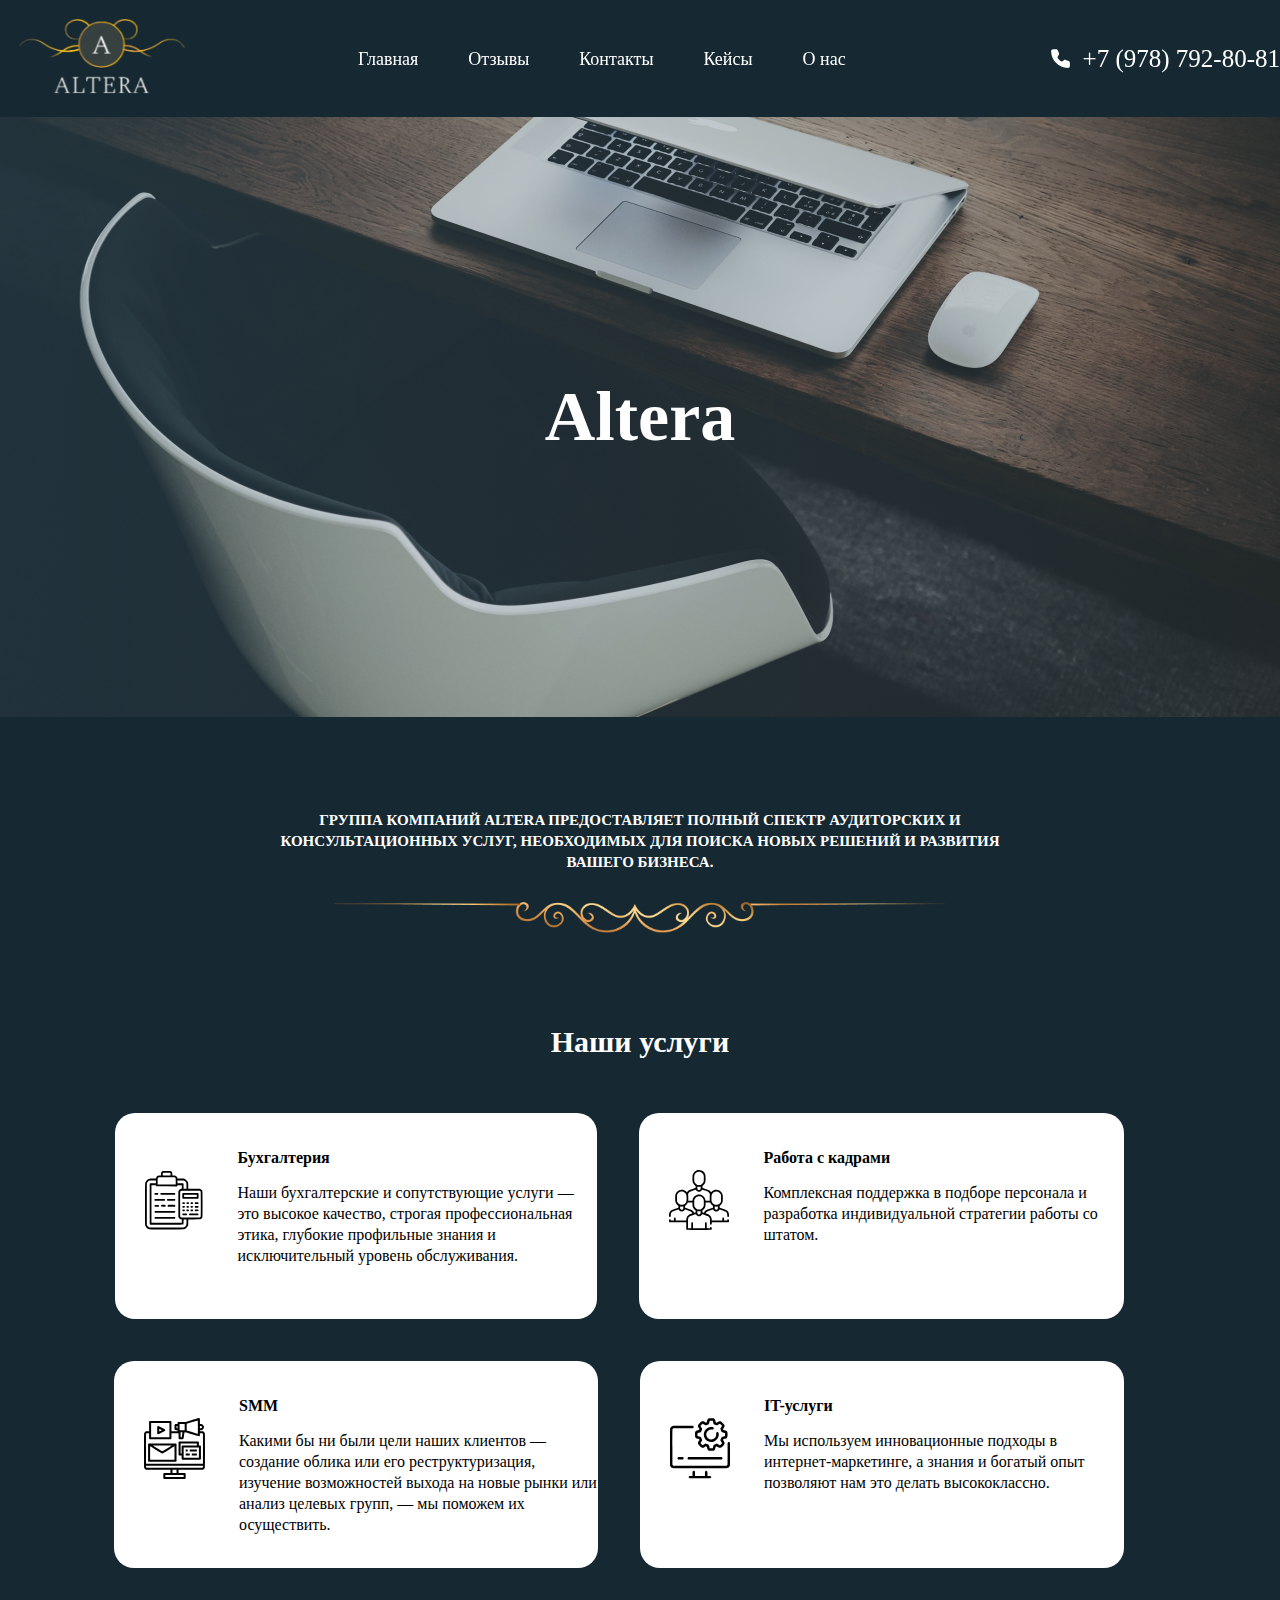
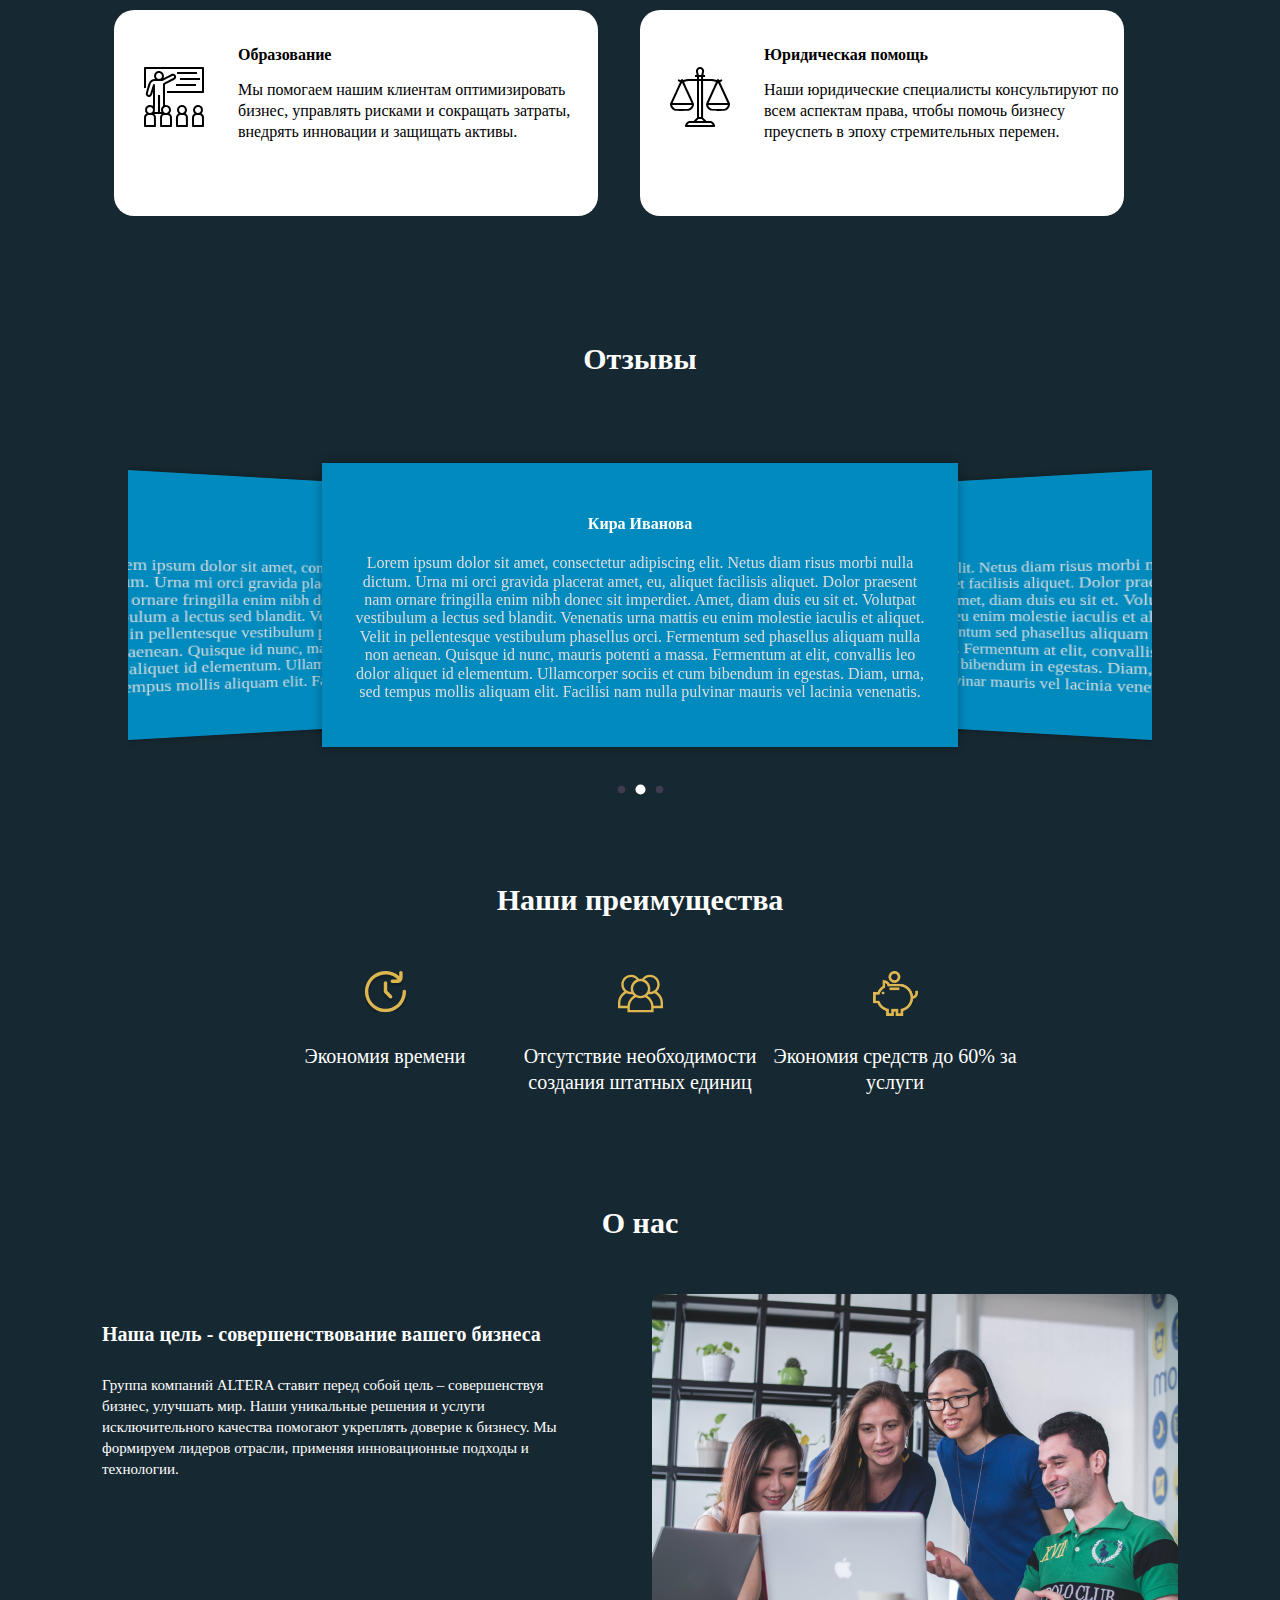
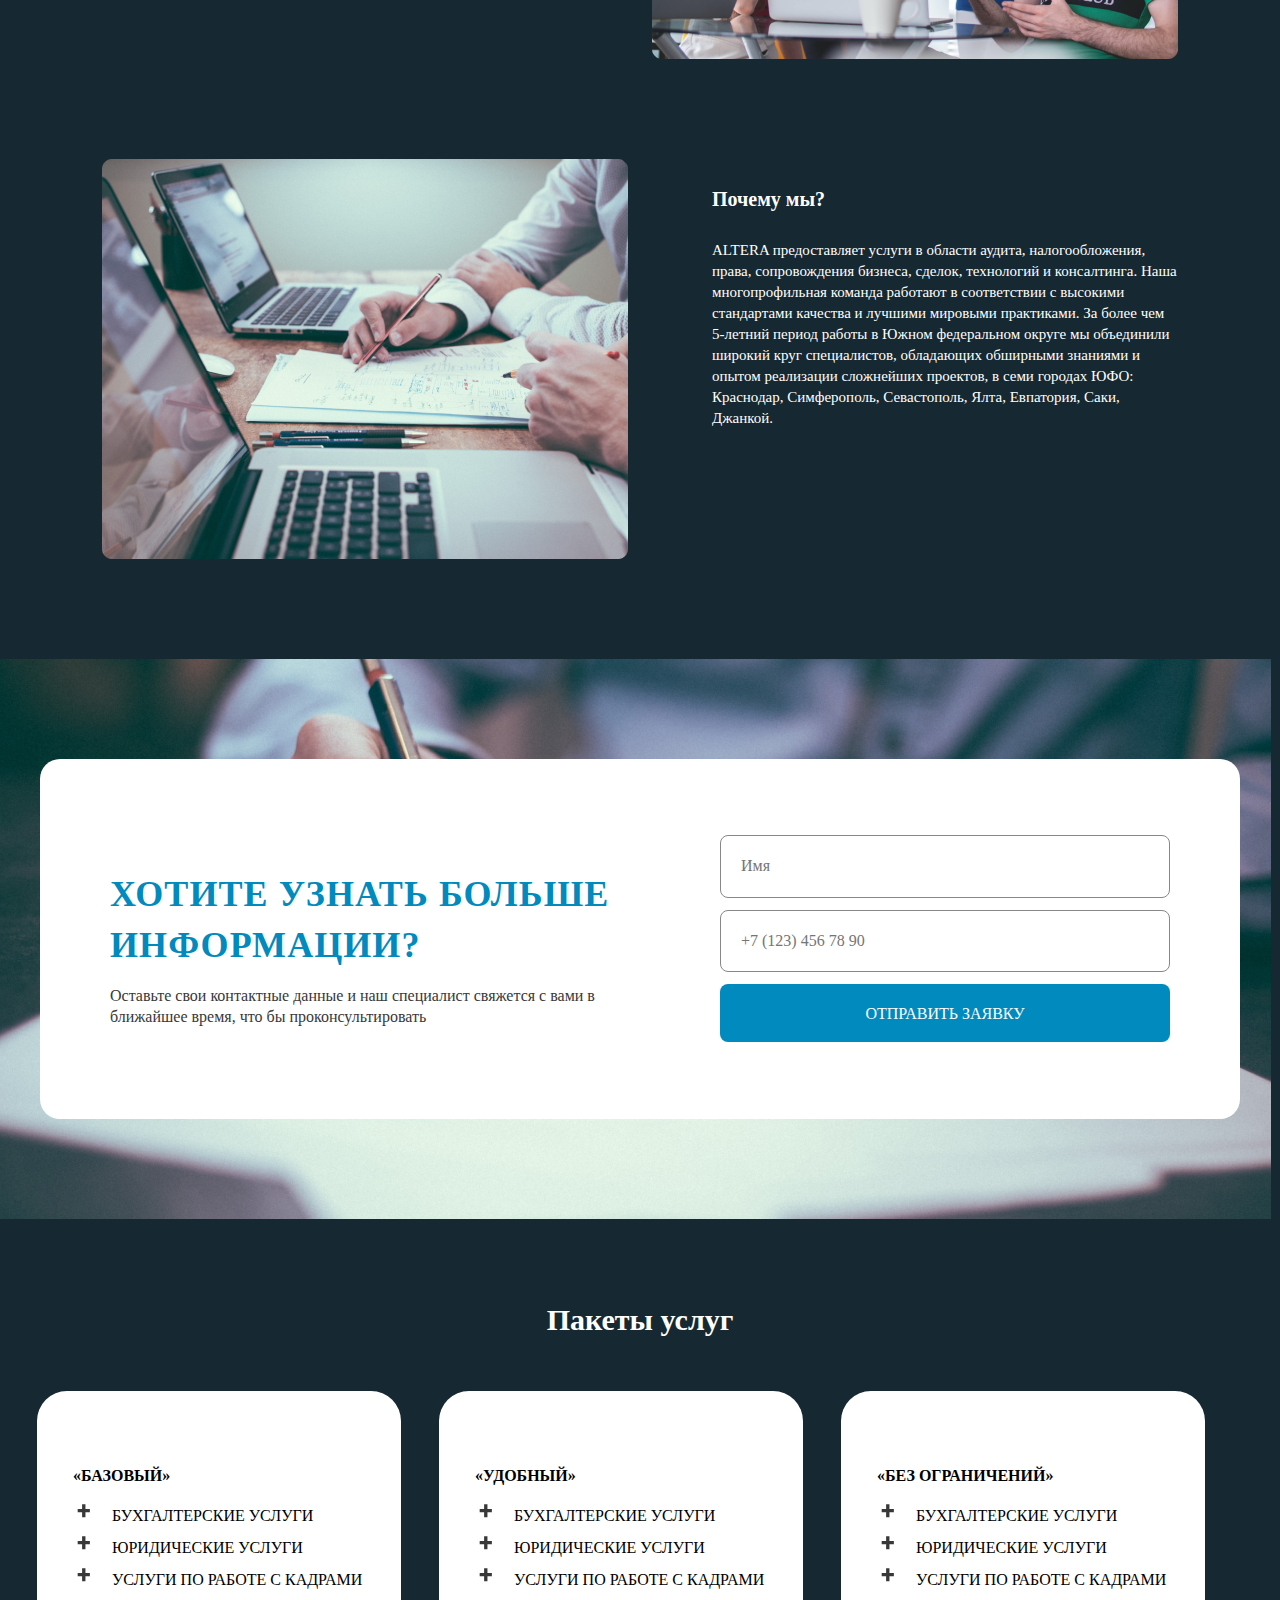
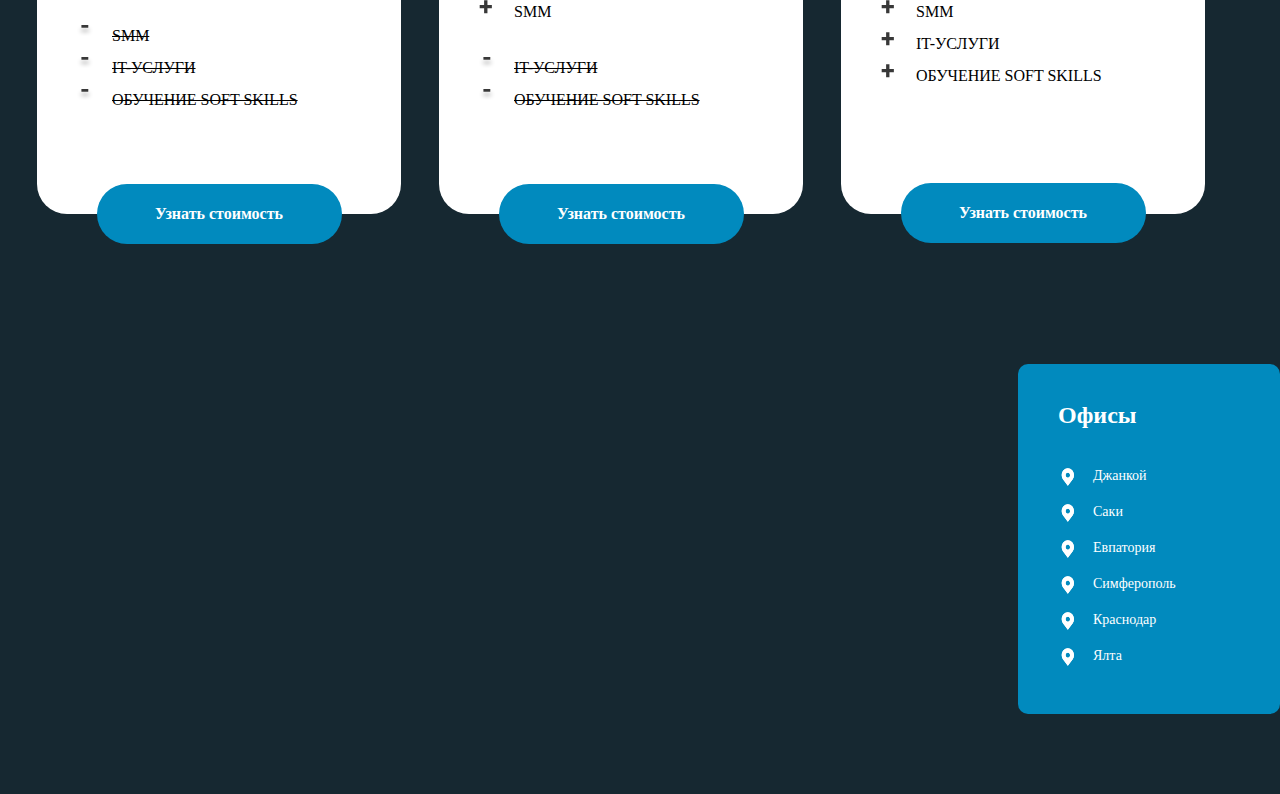
==== commit eeabb37f: "исправлены мелкие баги при адаптиве" ====
--- a/index.html
+++ b/index.html
@@ -116,55 +116,7 @@
               <label for="t-5"></label-->
             </div>
           </div>
-        <!--section class="feedback" id="feedback">
-            <h2 class="headers">Отзывы</h2>
-            <div class="carousel">
-                <div class="arrow arrow-left"></div>
-                    <div class="spinner">
-                    <div class="feedback__item">
-                        <h4 class="feedback__heading">Кира Иванова</h4>
-                        <p class="feedback__text">Lorem ipsum dolor sit amet, consectetur adipiscing elit. Netus diam risus morbi nulla dictum. Urna mi orci gravida placerat amet, eu, aliquet facilisis aliquet. Dolor praesent nam ornare fringilla enim nibh donec sit imperdiet. Amet, diam duis eu sit et. Volutpat vestibulum a lectus sed blandit.
-                            Venenatis urna mattis eu enim molestie iaculis et aliquet. Velit in pellentesque vestibulum phasellus orci. Fermentum sed phasellus aliquam nulla non aenean. Quisque id nunc, mauris potenti a massa. Fermentum at elit, convallis leo dolor aliquet id elementum. Ullamcorper sociis et cum bibendum in egestas. Diam, urna, sed tempus mollis aliquam elit. Facilisi nam nulla pulvinar mauris vel lacinia venenatis. </p>
-                    </div>
-                    <div class="feedback__item">
-                        <h4 class="feedback__heading">Кира Иванова</h4>
-                        <p class="feedback__text">Lorem ipsum dolor sit amet, consectetur adipiscing elit. Netus diam risus morbi nulla dictum. Urna mi orci gravida placerat amet, eu, aliquet facilisis aliquet. Dolor praesent nam ornare fringilla enim nibh donec sit imperdiet. Amet, diam duis eu sit et. Volutpat vestibulum a lectus sed blandit.
-                            Venenatis urna mattis eu enim molestie iaculis et aliquet. Velit in pellentesque vestibulum phasellus orci. Fermentum sed phasellus aliquam nulla non aenean. Quisque id nunc, mauris potenti a massa. Fermentum at elit, convallis leo dolor aliquet id elementum. Ullamcorper sociis et cum bibendum in egestas. Diam, urna, sed tempus mollis aliquam elit. Facilisi nam nulla pulvinar mauris vel lacinia venenatis. </p>
-                    </div>
-                    <div class="feedback__item">
-                        <h4 class="feedback__heading">Кира Иванова</h4>
-                        <p class="feedback__text">Lorem ipsum dolor sit amet, consectetur adipiscing elit. Netus diam risus morbi nulla dictum. Urna mi orci gravida placerat amet, eu, aliquet facilisis aliquet. Dolor praesent nam ornare fringilla enim nibh donec sit imperdiet. Amet, diam duis eu sit et. Volutpat vestibulum a lectus sed blandit.
-                            Venenatis urna mattis eu enim molestie iaculis et aliquet. Velit in pellentesque vestibulum phasellus orci. Fermentum sed phasellus aliquam nulla non aenean. Quisque id nunc, mauris potenti a massa. Fermentum at elit, convallis leo dolor aliquet id elementum. Ullamcorper sociis et cum bibendum in egestas. Diam, urna, sed tempus mollis aliquam elit. Facilisi nam nulla pulvinar mauris vel lacinia venenatis. </p>
-                    </div>
-                    <div class="feedback__item">
-                        <h4 class="feedback__heading">Кира Иванова</h4>
-                        <p class="feedback__text">Lorem ipsum dolor sit amet, consectetur adipiscing elit. Netus diam risus morbi nulla dictum. Urna mi orci gravida placerat amet, eu, aliquet facilisis aliquet. Dolor praesent nam ornare fringilla enim nibh donec sit imperdiet. Amet, diam duis eu sit et. Volutpat vestibulum a lectus sed blandit.
-                            Venenatis urna mattis eu enim molestie iaculis et aliquet. Velit in pellentesque vestibulum phasellus orci. Fermentum sed phasellus aliquam nulla non aenean. Quisque id nunc, mauris potenti a massa. Fermentum at elit, convallis leo dolor aliquet id elementum. Ullamcorper sociis et cum bibendum in egestas. Diam, urna, sed tempus mollis aliquam elit. Facilisi nam nulla pulvinar mauris vel lacinia venenatis. </p>
-                    </div>
-                    <div class="feedback__item">
-                        <h4 class="feedback__heading">Кира Иванова</h4>
-                        <p class="feedback__text">Lorem ipsum dolor sit amet, consectetur adipiscing elit. Netus diam risus morbi nulla dictum. Urna mi orci gravida placerat amet, eu, aliquet facilisis aliquet. Dolor praesent nam ornare fringilla enim nibh donec sit imperdiet. Amet, diam duis eu sit et. Volutpat vestibulum a lectus sed blandit.
-                            Venenatis urna mattis eu enim molestie iaculis et aliquet. Velit in pellentesque vestibulum phasellus orci. Fermentum sed phasellus aliquam nulla non aenean. Quisque id nunc, mauris potenti a massa. Fermentum at elit, convallis leo dolor aliquet id elementum. Ullamcorper sociis et cum bibendum in egestas. Diam, urna, sed tempus mollis aliquam elit. Facilisi nam nulla pulvinar mauris vel lacinia venenatis. </p>
-                    </div>
-                    <div class="feedback__item">
-                        <h4 class="feedback__heading">Кира Иванова</h4>
-                        <p class="feedback__text">Lorem ipsum dolor sit amet, consectetur adipiscing elit. Netus diam risus morbi nulla dictum. Urna mi orci gravida placerat amet, eu, aliquet facilisis aliquet. Dolor praesent nam ornare fringilla enim nibh donec sit imperdiet. Amet, diam duis eu sit et. Volutpat vestibulum a lectus sed blandit.
-                            Venenatis urna mattis eu enim molestie iaculis et aliquet. Velit in pellentesque vestibulum phasellus orci. Fermentum sed phasellus aliquam nulla non aenean. Quisque id nunc, mauris potenti a massa. Fermentum at elit, convallis leo dolor aliquet id elementum. Ullamcorper sociis et cum bibendum in egestas. Diam, urna, sed tempus mollis aliquam elit. Facilisi nam nulla pulvinar mauris vel lacinia venenatis. </p>
-                    </div>
-                    <div class="feedback__item">
-                        <h4 class="feedback__heading">Кира Иванова</h4>
-                        <p class="feedback__text">Lorem ipsum dolor sit amet, consectetur adipiscing elit. Netus diam risus morbi nulla dictum. Urna mi orci gravida placerat amet, eu, aliquet facilisis aliquet. Dolor praesent nam ornare fringilla enim nibh donec sit imperdiet. Amet, diam duis eu sit et. Volutpat vestibulum a lectus sed blandit.
-                            Venenatis urna mattis eu enim molestie iaculis et aliquet. Velit in pellentesque vestibulum phasellus orci. Fermentum sed phasellus aliquam nulla non aenean. Quisque id nunc, mauris potenti a massa. Fermentum at elit, convallis leo dolor aliquet id elementum. Ullamcorper sociis et cum bibendum in egestas. Diam, urna, sed tempus mollis aliquam elit. Facilisi nam nulla pulvinar mauris vel lacinia venenatis. </p>
-                    </div>
-                    <div class="feedback__item">
-                        <h4 class="feedback__heading">Кира Иванова</h4>
-                        <p class="feedback__text">Lorem ipsum dolor sit amet, consectetur adipiscing elit. Netus diam risus morbi nulla dictum. Urna mi orci gravida placerat amet, eu, aliquet facilisis aliquet. Dolor praesent nam ornare fringilla enim nibh donec sit imperdiet. Amet, diam duis eu sit et. Volutpat vestibulum a lectus sed blandit.
-                            Venenatis urna mattis eu enim molestie iaculis et aliquet. Velit in pellentesque vestibulum phasellus orci. Fermentum sed phasellus aliquam nulla non aenean. Quisque id nunc, mauris potenti a massa. Fermentum at elit, convallis leo dolor aliquet id elementum. Ullamcorper sociis et cum bibendum in egestas. Diam, urna, sed tempus mollis aliquam elit. Facilisi nam nulla pulvinar mauris vel lacinia venenatis. </p>
-                    </div>
-            </div>
-            <div class="arrow arrow-right"></div>
-        </div>
-        </section-->
+     
         <section class="pluses">
             <h2 class="headers">Наши преимущества</h2>
             <div class="pluses__items">
@@ -221,20 +173,24 @@
             <div class="price__items">
                 <div class="price__item">
                     <p class="price__header">«БАЗОВЫЙ»</p>
-                    <ul class="price__pros">
-                        <li class="price__plus">Бухгалтерские услуги</li>
-                        <li class="price__plus">Юридические услуги</li>
-                        <li class="price__plus">Услуги по работе с кадрами</li>
-                    </ul>
-                    <ul class="price__cons">
-                        <li class="price__plus price__minus">SMM</li>
-                        <li class="price__plus price__minus">IT-услуги</li>
-                        <li class="price__plus price__minus">Обучение soft skills</li>
-                    </ul>   
+                    <div class="price__block-pr-co">
+                        <ul class="price__pros">
+                            <li class="price__plus">Бухгалтерские услуги</li>
+                            <li class="price__plus">Юридические услуги</li>
+                            <li class="price__plus">Услуги по работе с кадрами</li>
+                        </ul>
+                        <ul class="price__cons">
+                            <li class="price__plus price__minus">SMM</li>
+                            <li class="price__plus price__minus">IT-услуги</li>
+                            <li class="price__plus price__minus">Обучение soft skills</li>
+                        </ul>   
+                    </div>
+
                     <a class="price__ask">Узнать стоимость</a> 
                 </div>
                 <div class="price__item">
                     <p class="price__header">«УДОБНЫЙ»</p>
+                    <div class="price__block-pr-co">
                     <ul class="price__pros">
                         <li class="price__plus">Бухгалтерские услуги</li>
                         <li class="price__plus">Юридические услуги</li>
@@ -244,11 +200,13 @@
                     <ul class="price__cons">
                         <li class="price__plus price__minus">IT-услуги</li>
                         <li class="price__plus price__minus">Обучение soft skills</li>
-                    </ul>   
+                    </ul>
+                </div>
                     <a class="price__ask">Узнать стоимость</a> 
                 </div>
                 <div class="price__item">
                     <p class="price__header">«БЕЗ ОГРАНИЧЕНИЙ»</p>
+                    <div class="price__block-pr-co">
                     <ul class="price__pros">
                         <li class="price__plus">Бухгалтерские услуги</li>
                         <li class="price__plus">Юридические услуги</li>
@@ -257,6 +215,7 @@
                         <li class="price__plus">IT-услуги</li>
                         <li class="price__plus">Обучение soft skills</li>
                     </ul>
+                    </div>
                     <a class="price__ask">Узнать стоимость</a> 
                 </div>
             </div>
@@ -264,7 +223,7 @@
             
         </section>
         <footer class="footer" id="contact">
-            <div id="map"  style="width: 750px; height: 540px"></div>
+            <div id="map"  style="width: 100%; height: 350px"></div>
             <div class="footer__office">
                 <h4 class="footer__header">Офисы</h4>
                 <ul class="footer__list">
